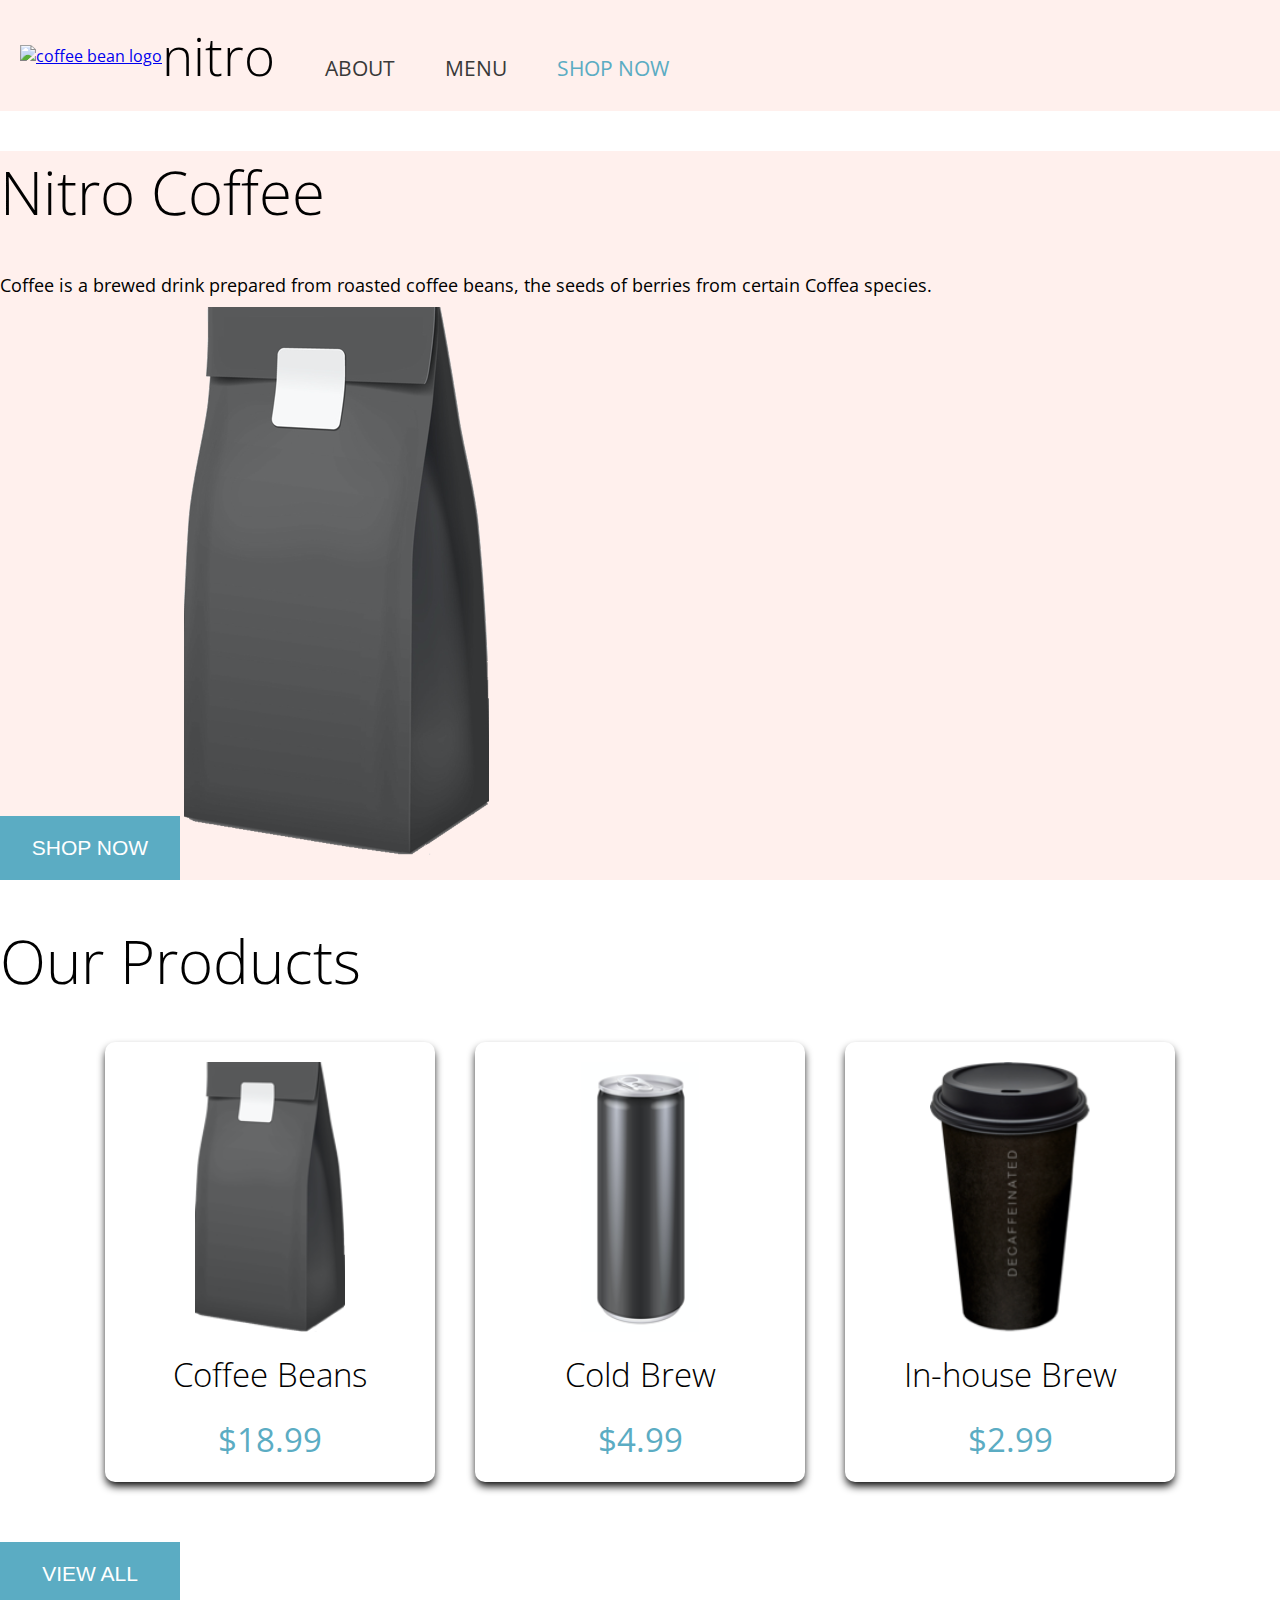
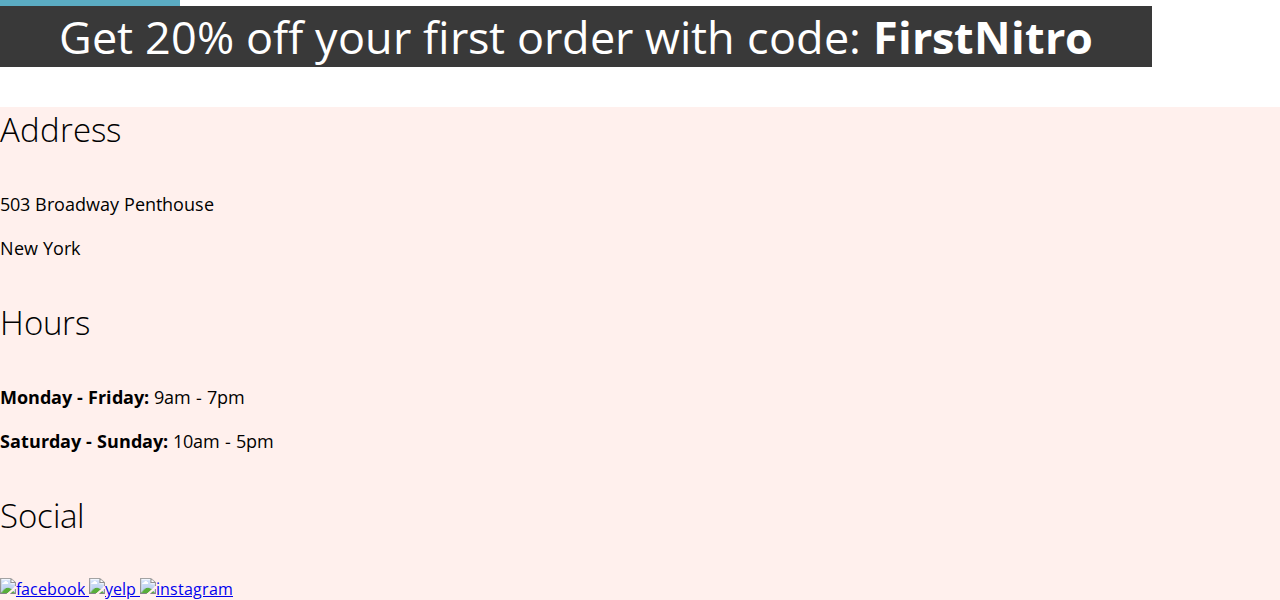
==== Christopher-Alonzo-coffeeshop/index.html @ 4acf150e "9: finish half of landing page" ====
<!DOCTYPE html>
<html lang="en">
  <head>
    <meta charset="UTF-8" />
    <meta name="viewport" content="width=device-width, initial-scale=1.0" />
    <link
      href="https://fonts.googleapis.com/css2?family=Open+Sans:ital,wght@0,300;0,400;0,600;0,700;1,400&display=swap"
      rel="stylesheet"
    />
    <link rel="stylesheet" href="css/landing.css" />
    <link rel="stylesheet" href="css/global.css" />
    <title>Coffee Shop - Home</title>
  </head>
  <body>
    <header class="header-landing">
      <nav class="header-nav-logo">
        <a href="../index.html">
          <img
            src="../assets/logos/coffee-beans-logo-and-footer.svg"
            alt="coffee bean logo"
            width="50"
          />
        </a>
      </nav>

      <nav class="header-nav">
        <h1>nitro</h1>
        <ul class="header-nav-links">
          <li>
            <a href="../index.html"> ABOUT </a>
          </li>
          <li>
            <a href="./pages/menu.html"> MENU </a>
          </li>
          <li>
            <a href="#"> SHOP NOW </a>
          </li>
        </ul>
      </nav>
    </header>

    <main>
      <section class="pink-container">
        <h1 id="menu">Nitro Coffee</h1>
        <p>
          Coffee is a brewed drink prepared from roasted coffee beans, the seeds
          of berries from certain Coffea species.
        </p>
        <button><a href="pages/menu.html">SHOP NOW</a></button>
        <img src="./assets/images/coffeebeans-hero.png" alt="cofffe bag" />
      </section>

      <article>
        <h2>Our Products</h2>
        <section class="products">
          <section class="product-card">
            <img
              src="./assets/images/coffeebeans.png"
              alt="coffee beans"
              height="280"
            />
            <h3>Coffee Beans</h3>
            <p class="price">$18.99</p>
          </section>

          <section class="product-card">
            <img
              src="./assets/images/coldbrew.png"
              alt="cold brew"
              height="280"
            />
            <h3>Cold Brew</h3>
            <p class="price">$4.99</p>
          </section>

          <section class="product-card">
            <img
              src="./assets/images/inhousebrew.png"
              alt="in-house brew"
              height="280"
            />
            <h3>In-house Brew</h3>
            <p class="price">$2.99</p>
          </section>
        </section>
        <section>
          <button>
            <a href="pages/menu.html">VIEW ALL</a>
          </button>
          <p class="discount-banner discount-text">
            Get 20% off your first order with code:
            <span class="discount-code"> FirstNitro </span>
          </p>
        </section>
      </article>
    </main>

    <footer class="pink-container">
      <section class="footer-sections">
        <h3>Address</h3>
        <p>503 Broadway Penthouse</p>
        <p>New York</p>
      </section>
      <section class="footer-sections">
        <h3>Hours</h3>
        <p><b>Monday - Friday:</b> 9am - 7pm</p>
        <p><b>Saturday - Sunday:</b> 10am - 5pm</p>
      </section>
      <section class="footer-sections">
        <h3>Social</h3>
        <span>
          <a href="https://www.facebook.com" target="_blank">
            <img
              src="/assets/logos/Facebook-Icon.svg"
              alt="facebook"
              width="50"
            />
          </a>
          <a href="https://www.yelp.com/" target="_blank">
            <img src="/assets/logos/Yelp-Icon.svg" alt="yelp" width="50" />
          </a>
          <a href="https://www.instagram.com/" target="_blank">
            <img
              src="/assets/logos/Instagram-Icon.svg"
              alt="instagram"
              width="50"
            />
          </a>
        </span>
      </section>
    </footer>
  </body>
</html>
---- Christopher-Alonzo-coffeeshop/css/landing.css ----
/* --------------------------- Elements CSS --------------------------- */
button > a {
  color: white;
  text-decoration: none;
}

button {
  background-color: var(--nitro-blue);
  color: white;
  width: 180px;
  padding: 20px;
  border: 0
}

button:hover {
  opacity: 0.9;
}

/* --------------------------- Header CSS --------------------------- */
.header-landing {
  margin-bottom: 4rem;
}

/* --------------------------- Discount Banner CSS --------------------------- */
.discount-text {
  font-size: 4.5rem;
  font-weight: 400;
}

.discount-code {
  font-weight: 700;
}

.discount-banner {
  width: 90%;
  background-color: var(--graphite);
  color: white;
  text-align: center;
  margin: 0 0 4rem;
}

/* --------------------------- Selector CSS --------------------------- */
.pink-container {
    width: 100%;
    background-color: var(--nitro-pink);
}

section.pink-container {
  margin-bottom: 4rem;
}

section.pink-container p {
  margin-bottom: 1rem;
}

.pink-container > h1 {
  margin-bottom: 4rem;
}

/* --------------------------- Products CSS --------------------------- */

.price {
    color: var(--nitro-blue);
    font-size: 3.3rem;
}

.products {
    display: flex;
    flex-direction: row;
    flex-wrap: wrap;
    justify-content: center;
    margin: 20px 20px 40px;
}
.product-card {
  width: 330px;
  height: 440px;
  padding: 20px;
  margin: 20px;
  border-radius:10px;
  box-shadow: 0 5px 9px -1px;
  box-shadow: rgba(0, 0, 0, 0.25);
  display: flex;
  flex-direction: column;
  justify-content: center;
  align-items: center;
  text-align: center;
  gap: 2rem;
}

/* --------------------------- Footer CSS --------------------------- */

.footer-sections {
  margin: 0 0 4rem;
}

.footer-sections h3 {
  margin-bottom: 4rem;
}

.footer-sections p {
  margin-bottom: 2rem;
}

.footer-sections:nth-child(3) {
  margin-bottom: 0;
}
---- Christopher-Alonzo-coffeeshop/css/global.css ----
/* --------------------------- Color Variables CSS --------------------------- */
:root {
  --nitro-blue: #5bacc3;
  --nitro-pink: #fff0ed;
  --neutral-light-gray: #f7f7f7;
  --neutral-white: #fff;
  --graphite: #393939;
}

/* --------------------------- Elements CSS --------------------------- */

* {
  box-sizing: border-box;
  margin: 0;
  padding: 0;
}


html {
  font-size: 62.5%;
  scroll-behavior: smooth;
}

body {
  font-family: "Open Sans", sans-serif;
  font-weight: 400;
  font-size: 1.6rem;
}

h1,
h2 {
  font-size: 6rem;
  font-weight: 300;
}

h3,
.header-nav h1 {
  font-size: 3.3rem;
  font-weight: 300;
}

nav ul {
  list-style-type: none;
}

nav ul li a,
button {
  font-size: 2.1rem;
  font-weight: 400;
  text-decoration: none;
  color: var(--graphite);
}

p {
  font-size: 1.8rem;
  font-weight: 400;
}

.p-italic {
  font-size: 1.8rem;
  font-weight: 400;
  font-style: italic;
}

nav ul {
  list-style-type: none;
}

/* --------------------------- Headers CSS --------------------------- */
header {
  background-color: var(--nitro-pink);
  width: 100vw;
  display: flex;
  align-items: center;
  padding: 20px;
}

.header-nav {
  display: flex;
  align-items: center;
  gap: 5rem;
}

.header-nav > h1 {
  font-size: 3.3em;
}

.header-nav-links {
  display: flex;
  align-items: center;
  gap: 5rem;
  
}

.header-nav-links li {
  padding-top: 2.5rem;
}

.header-nav-links li a:hover {
  color: var(--nitro-blue)
}

.header-nav-links li:nth-child(3) a {
  color: var(--nitro-blue);
}

.header-nav-links li:nth-child(3) a:hover {
  color: var(--graphite);
}
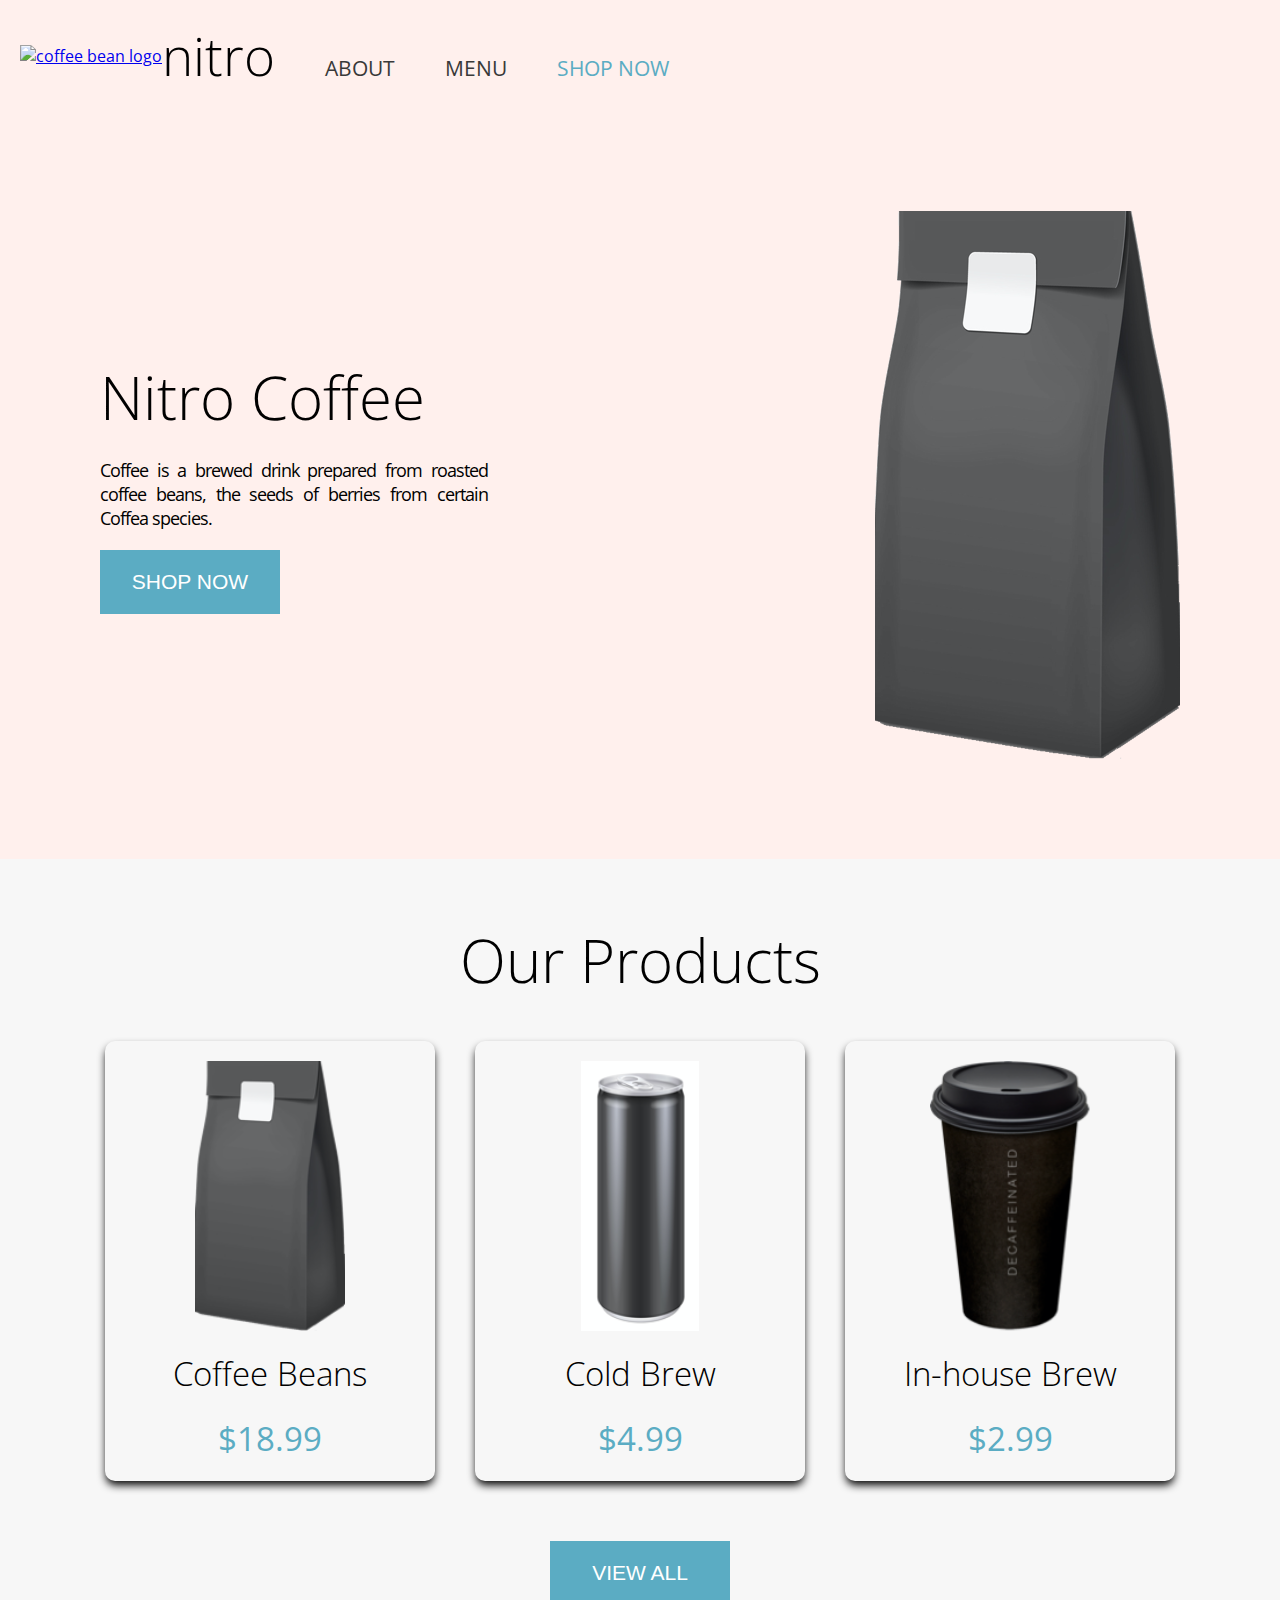
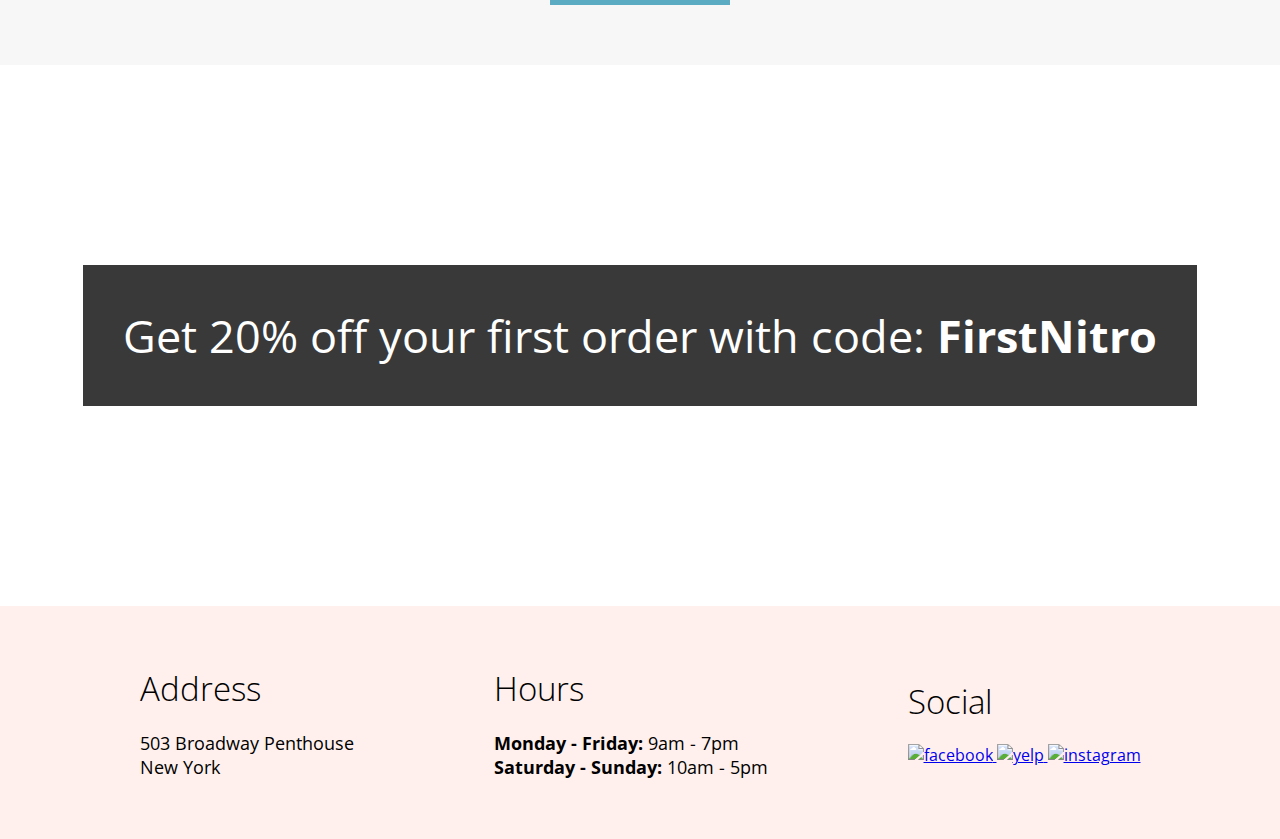
==== commit 8dd24651: "10: finish all the designs" ====
--- a/Christopher-Alonzo-coffeeshop/index.html
+++ b/Christopher-Alonzo-coffeeshop/index.html
@@ -40,17 +40,19 @@
     </header>
 
     <main>
-      <section class="pink-container">
-        <h1 id="menu">Nitro Coffee</h1>
-        <p>
-          Coffee is a brewed drink prepared from roasted coffee beans, the seeds
-          of berries from certain Coffea species.
-        </p>
-        <button><a href="pages/menu.html">SHOP NOW</a></button>
+      <section class="pink-container hero">
+        <div class="hero-text">
+          <h1 id="menu">Nitro Coffee</h1>
+          <p>
+            Coffee is a brewed drink prepared from roasted coffee beans, the
+            seeds of berries from certain Coffea species.
+          </p>
+          <button><a href="pages/menu.html">SHOP NOW</a></button>
+        </div>
         <img src="./assets/images/coffeebeans-hero.png" alt="cofffe bag" />
       </section>
 
-      <article>
+      <article class="article-product">
         <h2>Our Products</h2>
         <section class="products">
           <section class="product-card">
@@ -83,10 +85,12 @@
             <p class="price">$2.99</p>
           </section>
         </section>
+        <button>
+          <a href="pages/menu.html">VIEW ALL</a>
+        </button>
+      </article>
+      <article class="article-banner">
         <section>
-          <button>
-            <a href="pages/menu.html">VIEW ALL</a>
-          </button>
           <p class="discount-banner discount-text">
             Get 20% off your first order with code:
             <span class="discount-code"> FirstNitro </span>
--- a/Christopher-Alonzo-coffeeshop/css/landing.css
+++ b/Christopher-Alonzo-coffeeshop/css/landing.css
@@ -9,19 +9,36 @@
   color: white;
   width: 180px;
   padding: 20px;
-  border: 0
+  border: 0;
 }
 
 button:hover {
   opacity: 0.9;
 }
 
-/* --------------------------- Header CSS --------------------------- */
-.header-landing {
-  margin-bottom: 4rem;
+article {
+  display: flex;
+  flex-direction: column;
+  justify-content: center;
+  align-items: center;
+  padding: 60px 0px 60px 0px;
 }
 
 /* --------------------------- Discount Banner CSS --------------------------- */
+.article-banner {
+  margin-top: 140px;
+  margin-bottom: 140px;
+}
+
+.article-banner section {
+  display: flex;
+  flex-direction: column;
+  justify-content: center;
+  align-items: center;
+  width: 90%;
+  
+}
+
 .discount-text {
   font-size: 4.5rem;
   font-weight: 400;
@@ -32,51 +49,64 @@
 }
 
 .discount-banner {
-  width: 90%;
   background-color: var(--graphite);
   color: white;
   text-align: center;
-  margin: 0 0 4rem;
+  padding: 40px;
 }
 
 /* --------------------------- Selector CSS --------------------------- */
 .pink-container {
-    width: 100%;
-    background-color: var(--nitro-pink);
+  width: 100%;
+  background-color: var(--nitro-pink);
 }
 
-section.pink-container {
-  margin-bottom: 4rem;
+.hero {
+  width: 100%;
+  display: flex;
+  flex-direction: row;
+  justify-content: space-between;
+  align-items: center;
+  margin: 0 auto;
+  padding: 100px 100px 100px 100px;
 }
 
-section.pink-container p {
-  margin-bottom: 1rem;
+.hero-text {
+  display: flex;
+  flex-direction: column;
+  justify-content: center;
+  gap: 2rem;
 }
 
-.pink-container > h1 {
-  margin-bottom: 4rem;
+.hero-text p {
+  text-align: justify;
+  width: 50%;
+  letter-spacing: -1px;
 }
 
 /* --------------------------- Products CSS --------------------------- */
-
+.article-product {
+  width: 100%;
+  background-color: var(--neutral-light-gray);
+}
 .price {
-    color: var(--nitro-blue);
-    font-size: 3.3rem;
+  color: var(--nitro-blue);
+  font-size: 3.3rem;
 }
 
 .products {
-    display: flex;
-    flex-direction: row;
-    flex-wrap: wrap;
-    justify-content: center;
-    margin: 20px 20px 40px;
+  display: flex;
+  flex-direction: row;
+  flex-wrap: wrap;
+  justify-content: center;
+  margin: 20px 20px 40px;
 }
 .product-card {
   width: 330px;
   height: 440px;
   padding: 20px;
   margin: 20px;
-  border-radius:10px;
+  border-radius: 10px;
   box-shadow: 0 5px 9px -1px;
   box-shadow: rgba(0, 0, 0, 0.25);
   display: flex;
@@ -88,19 +118,17 @@
 }
 
 /* --------------------------- Footer CSS --------------------------- */
-
-.footer-sections {
-  margin: 0 0 4rem;
+footer.pink-container {
+  display: flex;
+  flex-direction: row;
+  justify-content: center;
+  align-items: center;
+  padding: 60px 60px 60px 60px;
+  gap: 14rem;
 }
 
+
 .footer-sections h3 {
-  margin-bottom: 4rem;
-}
-
-.footer-sections p {
   margin-bottom: 2rem;
 }
 
-.footer-sections:nth-child(3) {
-  margin-bottom: 0;
-}
--- a/Christopher-Alonzo-coffeeshop/css/global.css
+++ b/Christopher-Alonzo-coffeeshop/css/global.css
@@ -50,6 +50,7 @@
   text-decoration: none;
   color: var(--graphite);
 }
+
 
 p {
   font-size: 1.8rem;
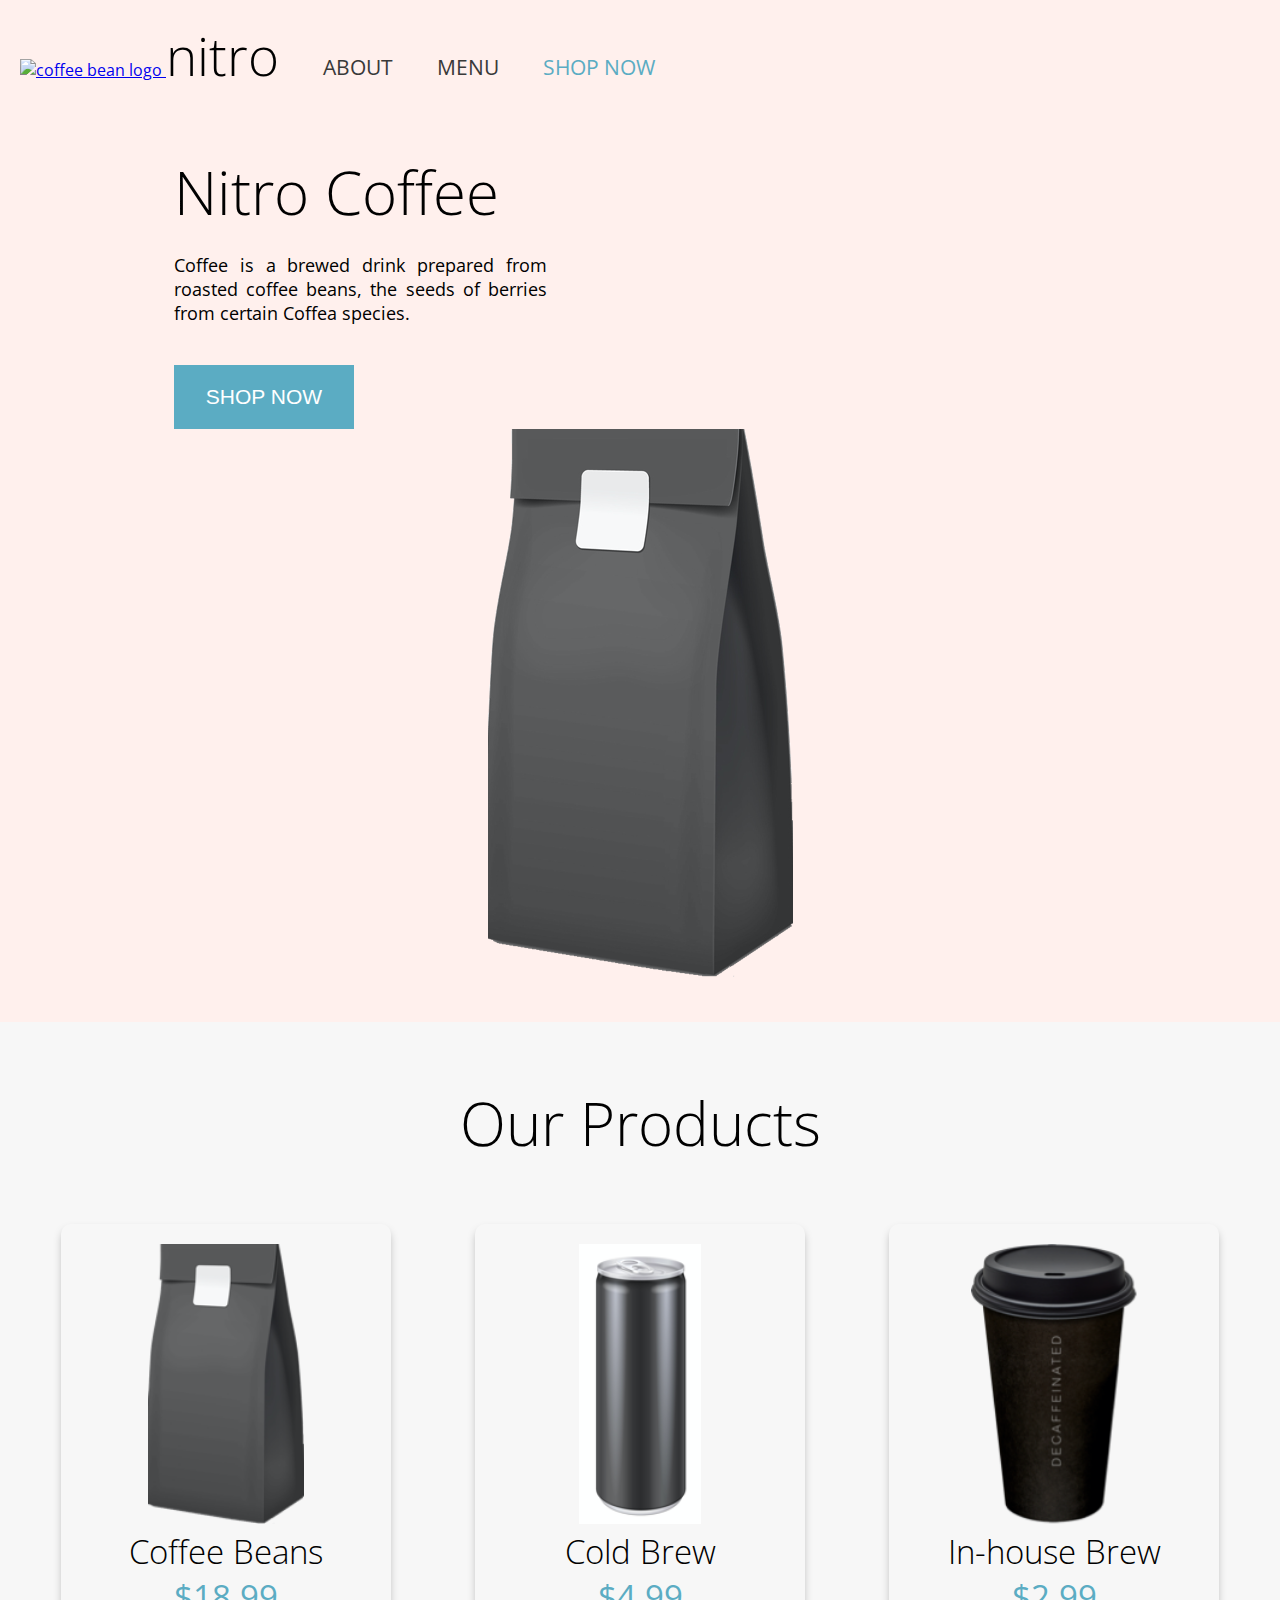
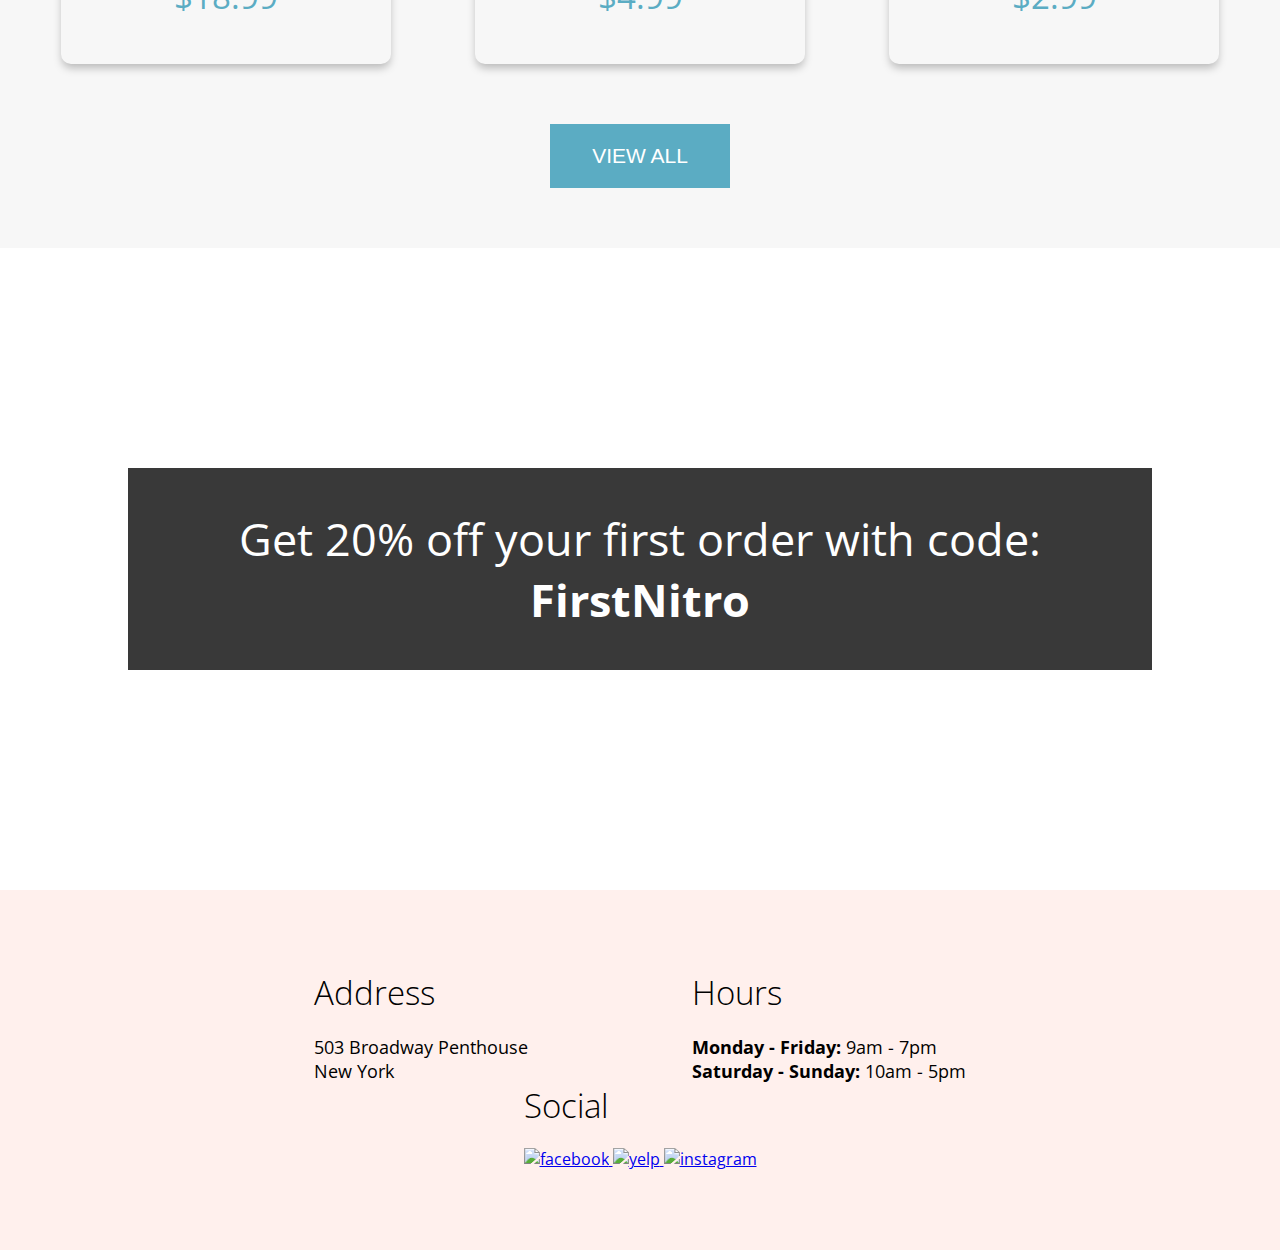
==== commit dbf4f158: "11: last refactor code and fixed css design by replacing flex box by inline blocks" ====
--- a/Christopher-Alonzo-coffeeshop/index.html
+++ b/Christopher-Alonzo-coffeeshop/index.html
@@ -12,6 +12,7 @@
     <title>Coffee Shop - Home</title>
   </head>
   <body>
+    <!------------------------------- Header Section ------------------------------->
     <header class="header-landing">
       <nav class="header-nav-logo">
         <a href="../index.html">
@@ -21,10 +22,11 @@
             width="50"
           />
         </a>
+        <h1>nitro</h1>
       </nav>
 
       <nav class="header-nav">
-        <h1>nitro</h1>
+        
         <ul class="header-nav-links">
           <li>
             <a href="../index.html"> ABOUT </a>
@@ -39,9 +41,10 @@
       </nav>
     </header>
 
-    <main>
-      <section class="pink-container hero">
-        <div class="hero-text">
+    <!------------------------------- Hero Section ------------------------------->
+    <main class="hero__container">
+      <section class="hero__container-pink">
+        <div class="hero__contents">
           <h1 id="menu">Nitro Coffee</h1>
           <p>
             Coffee is a brewed drink prepared from roasted coffee beans, the
@@ -49,68 +52,83 @@
           </p>
           <button><a href="pages/menu.html">SHOP NOW</a></button>
         </div>
-        <img src="./assets/images/coffeebeans-hero.png" alt="cofffe bag" />
+        <div class="hero__image">
+          <img src="./assets/images/coffeebeans-hero.png" alt="cofffe bag" />
+        </div>
       </section>
 
-      <article class="article-product">
+      <!------------------------------- Products Section ------------------------------->
+      <article class="product__container">
         <h2>Our Products</h2>
         <section class="products">
-          <section class="product-card">
+          <section class="products__card">
             <img
               src="./assets/images/coffeebeans.png"
               alt="coffee beans"
               height="280"
             />
-            <h3>Coffee Beans</h3>
-            <p class="price">$18.99</p>
+            <h3 class="products__card-title">Coffee Beans</h3>
+            <p class="products__card-price">$18.99</p>
           </section>
 
-          <section class="product-card">
+          <section class="products__card">
             <img
               src="./assets/images/coldbrew.png"
               alt="cold brew"
               height="280"
             />
-            <h3>Cold Brew</h3>
-            <p class="price">$4.99</p>
+            <h3 class="products__card-title">Cold Brew</h3>
+            <p class="products__card-price">$4.99</p>
           </section>
 
-          <section class="product-card">
+          <section class="products__card">
             <img
               src="./assets/images/inhousebrew.png"
               alt="in-house brew"
               height="280"
             />
-            <h3>In-house Brew</h3>
-            <p class="price">$2.99</p>
+            <h3 class="products__card-title">In-house Brew</h3>
+            <p class="products__card-price">$2.99</p>
           </section>
         </section>
+
+        <!--------------------------------- View All Button -------------------------------->
         <button>
           <a href="pages/menu.html">VIEW ALL</a>
         </button>
       </article>
-      <article class="article-banner">
-        <section>
-          <p class="discount-banner discount-text">
+
+      <!------------------------------- Discount Banner Section --------------------------------->
+      <article class="discount__banner">
+        <section class="discount__banner-color">
+          <p class="discount__banner-text">
             Get 20% off your first order with code:
-            <span class="discount-code"> FirstNitro </span>
+            <span class="discount__banner-code"> FirstNitro </span>
           </p>
         </section>
       </article>
+
     </main>
 
-    <footer class="pink-container">
-      <section class="footer-sections">
+    <!------------------------------- Footer Section ------------------------------->
+    <footer class="footer__container">
+      <section class="footer__container-section">
         <h3>Address</h3>
         <p>503 Broadway Penthouse</p>
         <p>New York</p>
       </section>
-      <section class="footer-sections">
+      <section class="footer__container-section">
         <h3>Hours</h3>
-        <p><b>Monday - Friday:</b> 9am - 7pm</p>
-        <p><b>Saturday - Sunday:</b> 10am - 5pm</p>
+        <p>
+          <b>Monday - Friday:</b> 
+          9am - 7pm
+        </p>
+        <p>
+          <b>Saturday - Sunday:</b> 
+          10am - 5pm
+        </p>
       </section>
-      <section class="footer-sections">
+      <section class="footer__container-section">
         <h3>Social</h3>
         <span>
           <a href="https://www.facebook.com" target="_blank">
--- a/Christopher-Alonzo-coffeeshop/css/landing.css
+++ b/Christopher-Alonzo-coffeeshop/css/landing.css
@@ -1,9 +1,4 @@
 /* --------------------------- Elements CSS --------------------------- */
-button > a {
-  color: white;
-  text-decoration: none;
-}
-
 button {
   background-color: var(--nitro-blue);
   color: white;
@@ -12,123 +7,119 @@
   border: 0;
 }
 
+button > a {
+  color: white;
+  text-decoration: none;
+}
+
 button:hover {
   opacity: 0.9;
 }
 
 article {
-  display: flex;
-  flex-direction: column;
-  justify-content: center;
-  align-items: center;
+  display: block;
   padding: 60px 0px 60px 0px;
 }
 
-/* --------------------------- Discount Banner CSS --------------------------- */
-.article-banner {
-  margin-top: 140px;
-  margin-bottom: 140px;
+
+/* --------------------------- Hero Section CSS --------------------------- */
+.hero__container {
+  width: 100%
 }
 
-.article-banner section {
-  display: flex;
-  flex-direction: column;
-  justify-content: center;
-  align-items: center;
-  width: 90%;
-  
+.hero__container-pink {
+  background-color: var(--nitro-pink);
+  text-align: center;
+  padding: 40px;
 }
 
-.discount-text {
+.hero__contents {
+  display: inline-block;
+  vertical-align: middle;
+  text-align: start;
+}
+.hero__image {
+  display: inline-block;
+  vertical-align: middle;
+}
+
+.hero__contents p {
+  text-align: justify;
+  width: 40%;
+  padding: 2rem 0 4rem;
+}
+
+/* --------------------------- Products CSS --------------------------- */
+.product__container {
+  background-color: var(--neutral-light-gray);
+  width: 100%;
+  text-align: center;
+}
+
+.products {
+  text-align: center;
+  padding: 6rem 0;
+}
+
+.products__card {
+  display: inline-block;
+  width: 330px;
+  height: 440px;
+  padding: 20px;
+  border-radius: 10px;
+  box-shadow: 0 5px 9px -1px rgba(0, 0, 0, 0.25);
+  text-align: center;
+  vertical-align: middle;
+  margin: 0 4rem;
+}
+
+.products__card-price {
+  color: var(--nitro-blue);
+  font-size: 3.3rem;
+}
+
+/* --------------------------- Discount Banner CSS --------------------------- */
+
+.discount__banner{
+  width: 90%;
+  text-align: center;
+  padding-left: 10%;
+}
+
+.discount__banner-color {
+  background-color: var(--graphite);
+  color: white;
+  padding: 40px 80px;
+  margin: 160px 0;
+  display: inline-block;
+}
+
+.discount__banner-text {
   font-size: 4.5rem;
   font-weight: 400;
 }
 
-.discount-code {
+.discount__banner-code {
   font-weight: 700;
 }
 
-.discount-banner {
-  background-color: var(--graphite);
-  color: white;
+/* --------------------------- Footer CSS --------------------------- */
+.footer__container {
+  width: 100%;
   text-align: center;
-  padding: 40px;
+  background-color: var(--nitro-pink);
+  padding: 8rem;
 }
 
-/* --------------------------- Selector CSS --------------------------- */
-.pink-container {
-  width: 100%;
-  background-color: var(--nitro-pink);
-}
-
-.hero {
-  width: 100%;
-  display: flex;
-  flex-direction: row;
-  justify-content: space-between;
-  align-items: center;
-  margin: 0 auto;
-  padding: 100px 100px 100px 100px;
-}
-
-.hero-text {
-  display: flex;
-  flex-direction: column;
-  justify-content: center;
-  gap: 2rem;
-}
-
-.hero-text p {
-  text-align: justify;
-  width: 50%;
-  letter-spacing: -1px;
-}
-
-/* --------------------------- Products CSS --------------------------- */
-.article-product {
-  width: 100%;
-  background-color: var(--neutral-light-gray);
-}
-.price {
-  color: var(--nitro-blue);
-  font-size: 3.3rem;
-}
-
-.products {
-  display: flex;
-  flex-direction: row;
-  flex-wrap: wrap;
-  justify-content: center;
-  margin: 20px 20px 40px;
-}
-.product-card {
-  width: 330px;
-  height: 440px;
-  padding: 20px;
-  margin: 20px;
-  border-radius: 10px;
-  box-shadow: 0 5px 9px -1px;
-  box-shadow: rgba(0, 0, 0, 0.25);
-  display: flex;
-  flex-direction: column;
-  justify-content: center;
-  align-items: center;
-  text-align: center;
-  gap: 2rem;
-}
-
-/* --------------------------- Footer CSS --------------------------- */
-footer.pink-container {
-  display: flex;
-  flex-direction: row;
-  justify-content: center;
-  align-items: center;
-  padding: 60px 60px 60px 60px;
-  gap: 14rem;
+.footer__container-section {
+  display: inline-block;
+  text-align: start;
+  vertical-align: middle;
+  padding: 0 8rem;
 }
 
 
-.footer-sections h3 {
+.footer__container-section h3 {
   margin-bottom: 2rem;
 }
 
--- a/Christopher-Alonzo-coffeeshop/css/global.css
+++ b/Christopher-Alonzo-coffeeshop/css/global.css
@@ -8,13 +8,11 @@
 }
 
 /* --------------------------- Elements CSS --------------------------- */
-
 * {
   box-sizing: border-box;
   margin: 0;
   padding: 0;
 }
-
 
 html {
   font-size: 62.5%;
@@ -51,7 +49,6 @@
   color: var(--graphite);
 }
 
-
 p {
   font-size: 1.8rem;
   font-weight: 400;
@@ -70,31 +67,24 @@
 /* --------------------------- Headers CSS --------------------------- */
 header {
   background-color: var(--nitro-pink);
-  width: 100vw;
-  display: flex;
-  align-items: center;
-  padding: 20px;
+  width: 100%;
+  padding: 2rem;
 }
 
-.header-nav {
-  display: flex;
-  align-items: center;
-  gap: 5rem;
+header nav {
+  display: inline-block;
 }
 
-.header-nav > h1 {
+header nav h1 {
+  display: inline-block;
   font-size: 3.3em;
+  padding-right: 2rem;
 }
 
-.header-nav-links {
-  display: flex;
-  align-items: center;
-  gap: 5rem;
-  
-}
-
-.header-nav-links li {
-  padding-top: 2.5rem;
+header nav ul li {
+  display: inline-block;
+  vertical-align: bottom;
+  padding: 0 2rem;
 }
 
 .header-nav-links li a:hover {
@@ -108,3 +98,13 @@
 .header-nav-links li:nth-child(3) a:hover {
   color: var(--graphite);
 }
+
+
+
+
+
+
+
+
+
+
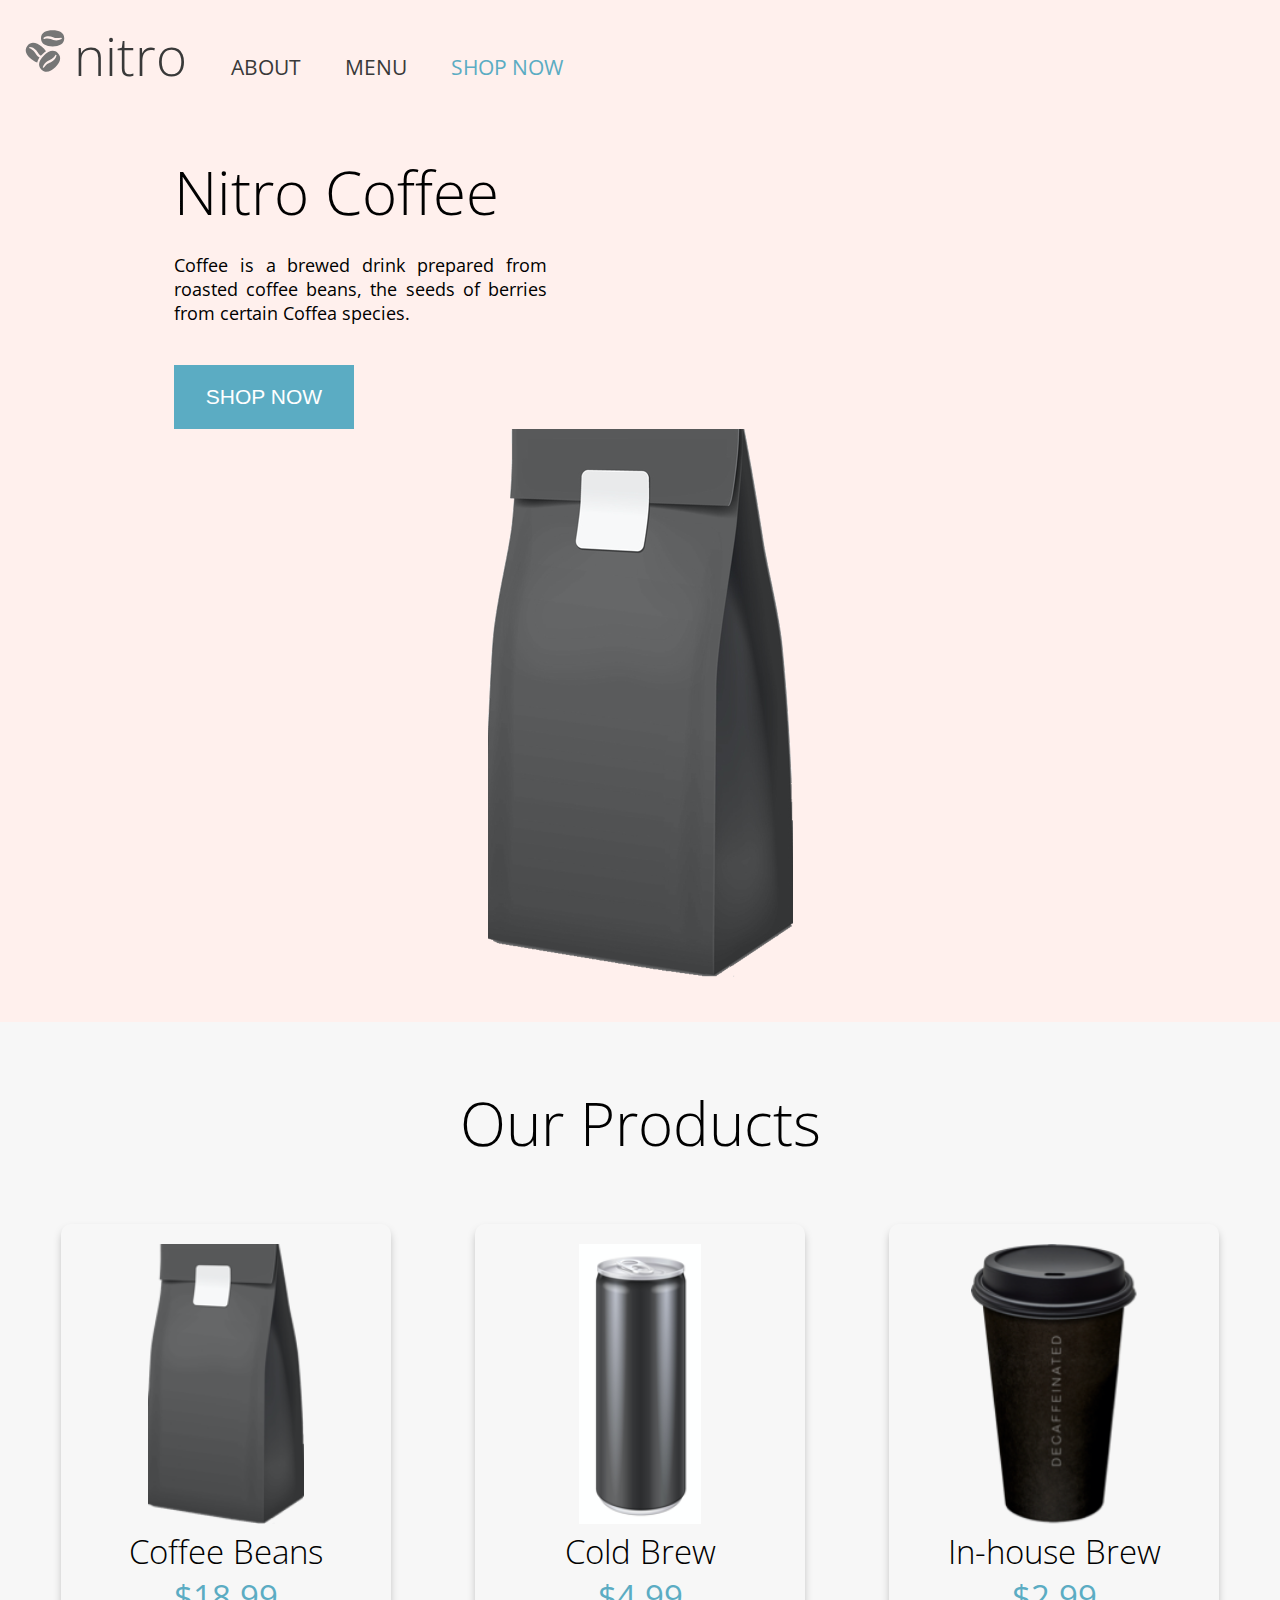
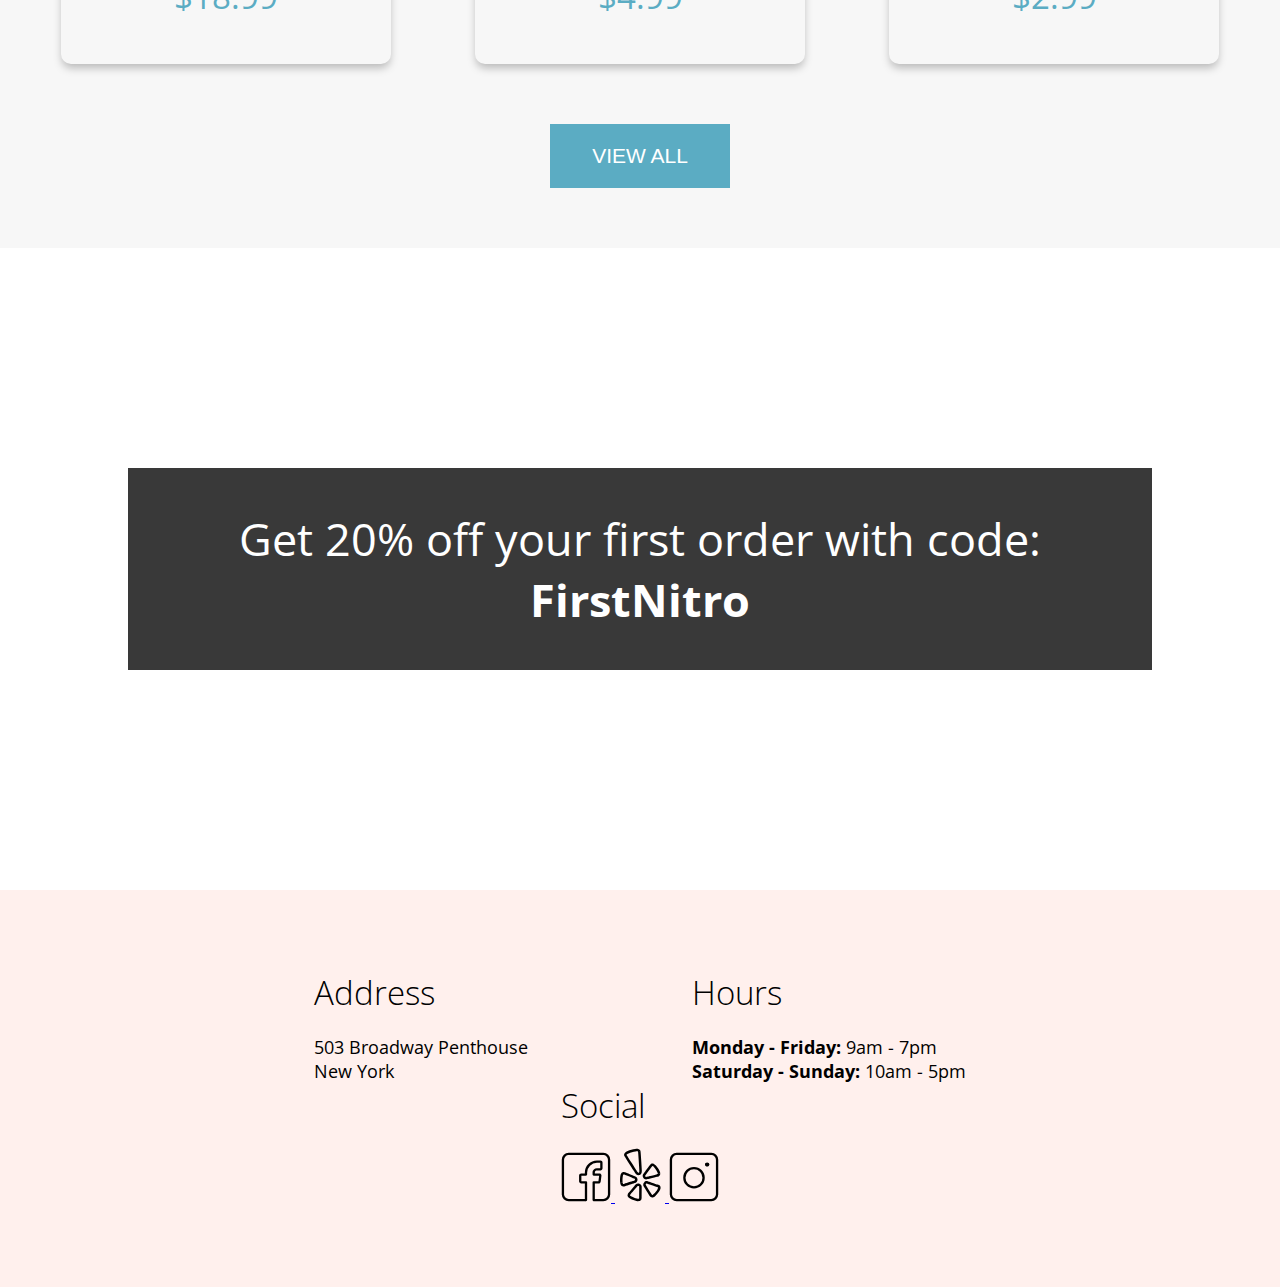
==== commit 9e84ae3b: "12: refactor code and fix path issues to img href" ====
--- a/Christopher-Alonzo-coffeeshop/index.html
+++ b/Christopher-Alonzo-coffeeshop/index.html
@@ -17,25 +17,26 @@
       <nav class="header-nav-logo">
         <a href="../index.html">
           <img
-            src="../assets/logos/coffee-beans-logo-and-footer.svg"
+            src="./assets/logos/coffee-beans-logo-and-footer.svg"
             alt="coffee bean logo"
             width="50"
           />
+          <h1>nitro</h1>
         </a>
-        <h1>nitro</h1>
+        
       </nav>
 
       <nav class="header-nav">
         
         <ul class="header-nav-links">
           <li>
-            <a href="../index.html"> ABOUT </a>
+            <a href="./index.html"> ABOUT </a>
           </li>
           <li>
             <a href="./pages/menu.html"> MENU </a>
           </li>
           <li>
-            <a href="#"> SHOP NOW </a>
+            <a href="#products"> SHOP NOW </a>
           </li>
         </ul>
       </nav>
@@ -53,14 +54,14 @@
           <button><a href="pages/menu.html">SHOP NOW</a></button>
         </div>
         <div class="hero__image">
-          <img src="./assets/images/coffeebeans-hero.png" alt="cofffe bag" />
+          <img src="./assets/images/coffeebeans-hero.png" alt="coffee bag" />
         </div>
       </section>
 
       <!------------------------------- Products Section ------------------------------->
-      <article class="product__container">
+      <article class="product__container" id="products">
         <h2>Our Products</h2>
-        <section class="products">
+        <section  class="products">
           <section class="products__card">
             <img
               src="./assets/images/coffeebeans.png"
@@ -133,17 +134,17 @@
         <span>
           <a href="https://www.facebook.com" target="_blank">
             <img
-              src="/assets/logos/Facebook-Icon.svg"
+              src="./assets/logos/Facebook-Icon.svg"
               alt="facebook"
               width="50"
             />
           </a>
           <a href="https://www.yelp.com/" target="_blank">
-            <img src="/assets/logos/Yelp-Icon.svg" alt="yelp" width="50" />
+            <img src="./assets/logos/Yelp-Icon.svg" alt="yelp" width="50" />
           </a>
           <a href="https://www.instagram.com/" target="_blank">
             <img
-              src="/assets/logos/Instagram-Icon.svg"
+              src="./assets/logos/Instagram-Icon.svg"
               alt="instagram"
               width="50"
             />
--- a/Christopher-Alonzo-coffeeshop/css/global.css
+++ b/Christopher-Alonzo-coffeeshop/css/global.css
@@ -75,10 +75,15 @@
   display: inline-block;
 }
 
+header nav a {
+  text-decoration: none;
+}
+
 header nav h1 {
   display: inline-block;
   font-size: 3.3em;
   padding-right: 2rem;
+  color: var(--graphite);
 }
 
 header nav ul li {
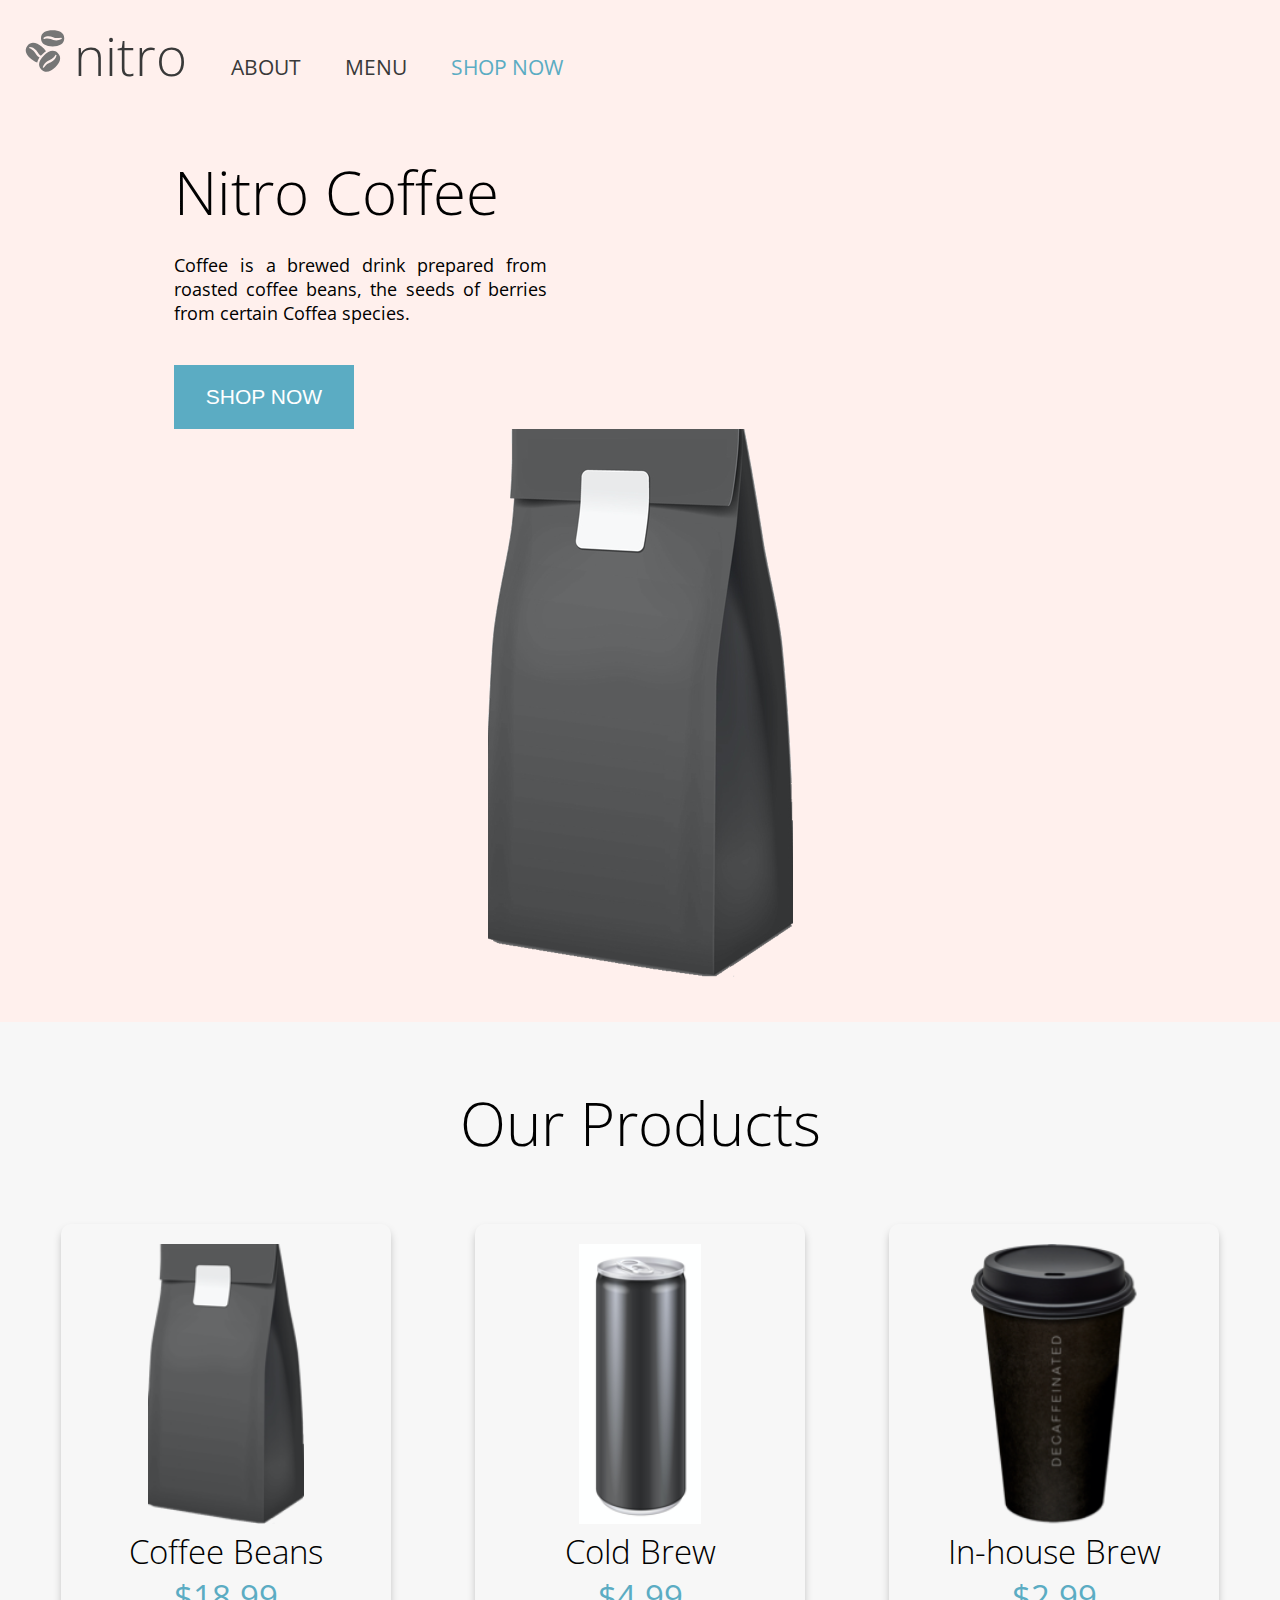
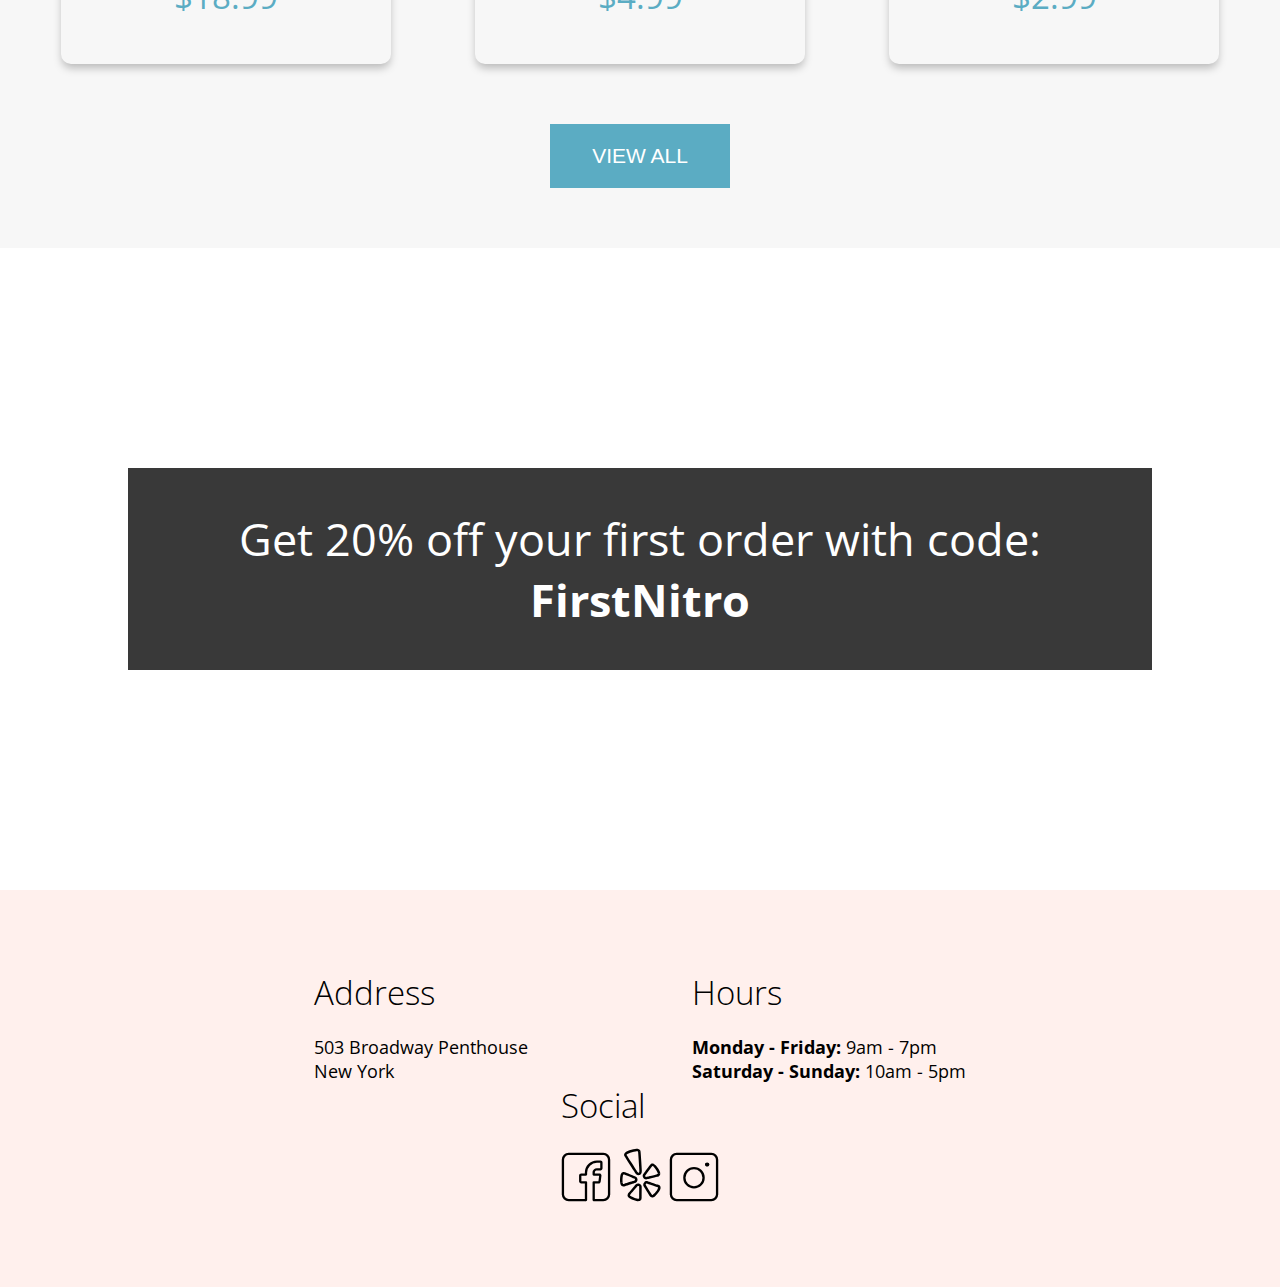
==== commit 685044ac: "13: last fix" ====
--- a/Christopher-Alonzo-coffeeshop/index.html
+++ b/Christopher-Alonzo-coffeeshop/index.html
@@ -14,6 +14,7 @@
   <body>
     <!------------------------------- Header Section ------------------------------->
     <header class="header-landing">
+      <!------------ Header Logo --------------->
       <nav class="header-nav-logo">
         <a href="../index.html">
           <img
@@ -23,12 +24,10 @@
           />
           <h1>nitro</h1>
         </a>
-        
       </nav>
-
-      <nav class="header-nav">
-        
-        <ul class="header-nav-links">
+      <!------------ Header Links --------------->
+      <nav class="header__nav">
+        <ul class="header__nav--links">
           <li>
             <a href="./index.html"> ABOUT </a>
           </li>
@@ -44,7 +43,7 @@
 
     <!------------------------------- Hero Section ------------------------------->
     <main class="hero__container">
-      <section class="hero__container-pink">
+      <section class="hero__container--pink">
         <div class="hero__contents">
           <h1 id="menu">Nitro Coffee</h1>
           <p>
@@ -68,8 +67,8 @@
               alt="coffee beans"
               height="280"
             />
-            <h3 class="products__card-title">Coffee Beans</h3>
-            <p class="products__card-price">$18.99</p>
+            <h3 class="products__card--title">Coffee Beans</h3>
+            <p class="products__card--price">$18.99</p>
           </section>
 
           <section class="products__card">
@@ -78,8 +77,8 @@
               alt="cold brew"
               height="280"
             />
-            <h3 class="products__card-title">Cold Brew</h3>
-            <p class="products__card-price">$4.99</p>
+            <h3 class="products__card--title">Cold Brew</h3>
+            <p class="products__card--price">$4.99</p>
           </section>
 
           <section class="products__card">
@@ -88,8 +87,8 @@
               alt="in-house brew"
               height="280"
             />
-            <h3 class="products__card-title">In-house Brew</h3>
-            <p class="products__card-price">$2.99</p>
+            <h3 class="products__card--title">In-house Brew</h3>
+            <p class="products__card--price">$2.99</p>
           </section>
         </section>
 
@@ -101,10 +100,10 @@
 
       <!------------------------------- Discount Banner Section --------------------------------->
       <article class="discount__banner">
-        <section class="discount__banner-color">
-          <p class="discount__banner-text">
+        <section class="discount__banner--color">
+          <p class="discount__banner--text">
             Get 20% off your first order with code:
-            <span class="discount__banner-code"> FirstNitro </span>
+            <span class="discount__banner--code"> FirstNitro </span>
           </p>
         </section>
       </article>
@@ -113,12 +112,14 @@
 
     <!------------------------------- Footer Section ------------------------------->
     <footer class="footer__container">
-      <section class="footer__container-section">
+
+      <section id="address" class="footer__container--section">
         <h3>Address</h3>
         <p>503 Broadway Penthouse</p>
         <p>New York</p>
       </section>
-      <section class="footer__container-section">
+
+      <section id="hours" class="footer__container--section">
         <h3>Hours</h3>
         <p>
           <b>Monday - Friday:</b> 
@@ -129,7 +130,8 @@
           10am - 5pm
         </p>
       </section>
-      <section class="footer__container-section">
+
+      <section id="social-links" class="footer__container--section">
         <h3>Social</h3>
         <span>
           <a href="https://www.facebook.com" target="_blank">
--- a/Christopher-Alonzo-coffeeshop/css/landing.css
+++ b/Christopher-Alonzo-coffeeshop/css/landing.css
@@ -1,4 +1,4 @@
-/* --------------------------- Elements CSS --------------------------- */
+/* --------------------------- Landing Page Elements CSS --------------------------- */
 button {
   background-color: var(--nitro-blue);
   color: white;
@@ -27,7 +27,7 @@
   width: 100%
 }
 
-.hero__container-pink {
+.hero__container--pink {
   background-color: var(--nitro-pink);
   text-align: center;
   padding: 40px;
@@ -73,33 +73,32 @@
   margin: 0 4rem;
 }
 
-.products__card-price {
+.products__card--price {
   color: var(--nitro-blue);
   font-size: 3.3rem;
 }
 
 /* --------------------------- Discount Banner CSS --------------------------- */
-
 .discount__banner{
   width: 90%;
   text-align: center;
   padding-left: 10%;
 }
 
-.discount__banner-color {
+.discount__banner--color {
   background-color: var(--graphite);
   color: white;
-  padding: 40px 80px;
+  padding: 40px 60px;
   margin: 160px 0;
   display: inline-block;
 }
 
-.discount__banner-text {
+.discount__banner--text {
   font-size: 4.5rem;
   font-weight: 400;
 }
 
-.discount__banner-code {
+.discount__banner--code {
   font-weight: 700;
 }
 
@@ -111,7 +110,7 @@
   padding: 8rem;
 }
 
-.footer__container-section {
+.footer__container--section {
   display: inline-block;
   text-align: start;
   vertical-align: middle;
@@ -119,7 +118,12 @@
 }
 
 
-.footer__container-section h3 {
+.footer__container--section h3 {
   margin-bottom: 2rem;
 }
 
+.footer__container--section span a {
+  text-decoration: none;
+}
+
+
--- a/Christopher-Alonzo-coffeeshop/css/global.css
+++ b/Christopher-Alonzo-coffeeshop/css/global.css
@@ -92,15 +92,15 @@
   padding: 0 2rem;
 }
 
-.header-nav-links li a:hover {
+.header__nav--links li a:hover {
   color: var(--nitro-blue)
 }
 
-.header-nav-links li:nth-child(3) a {
+.header__nav--links li:nth-child(3) a {
   color: var(--nitro-blue);
 }
 
-.header-nav-links li:nth-child(3) a:hover {
+.header__nav--links li:nth-child(3) a:hover {
   color: var(--graphite);
 }
 
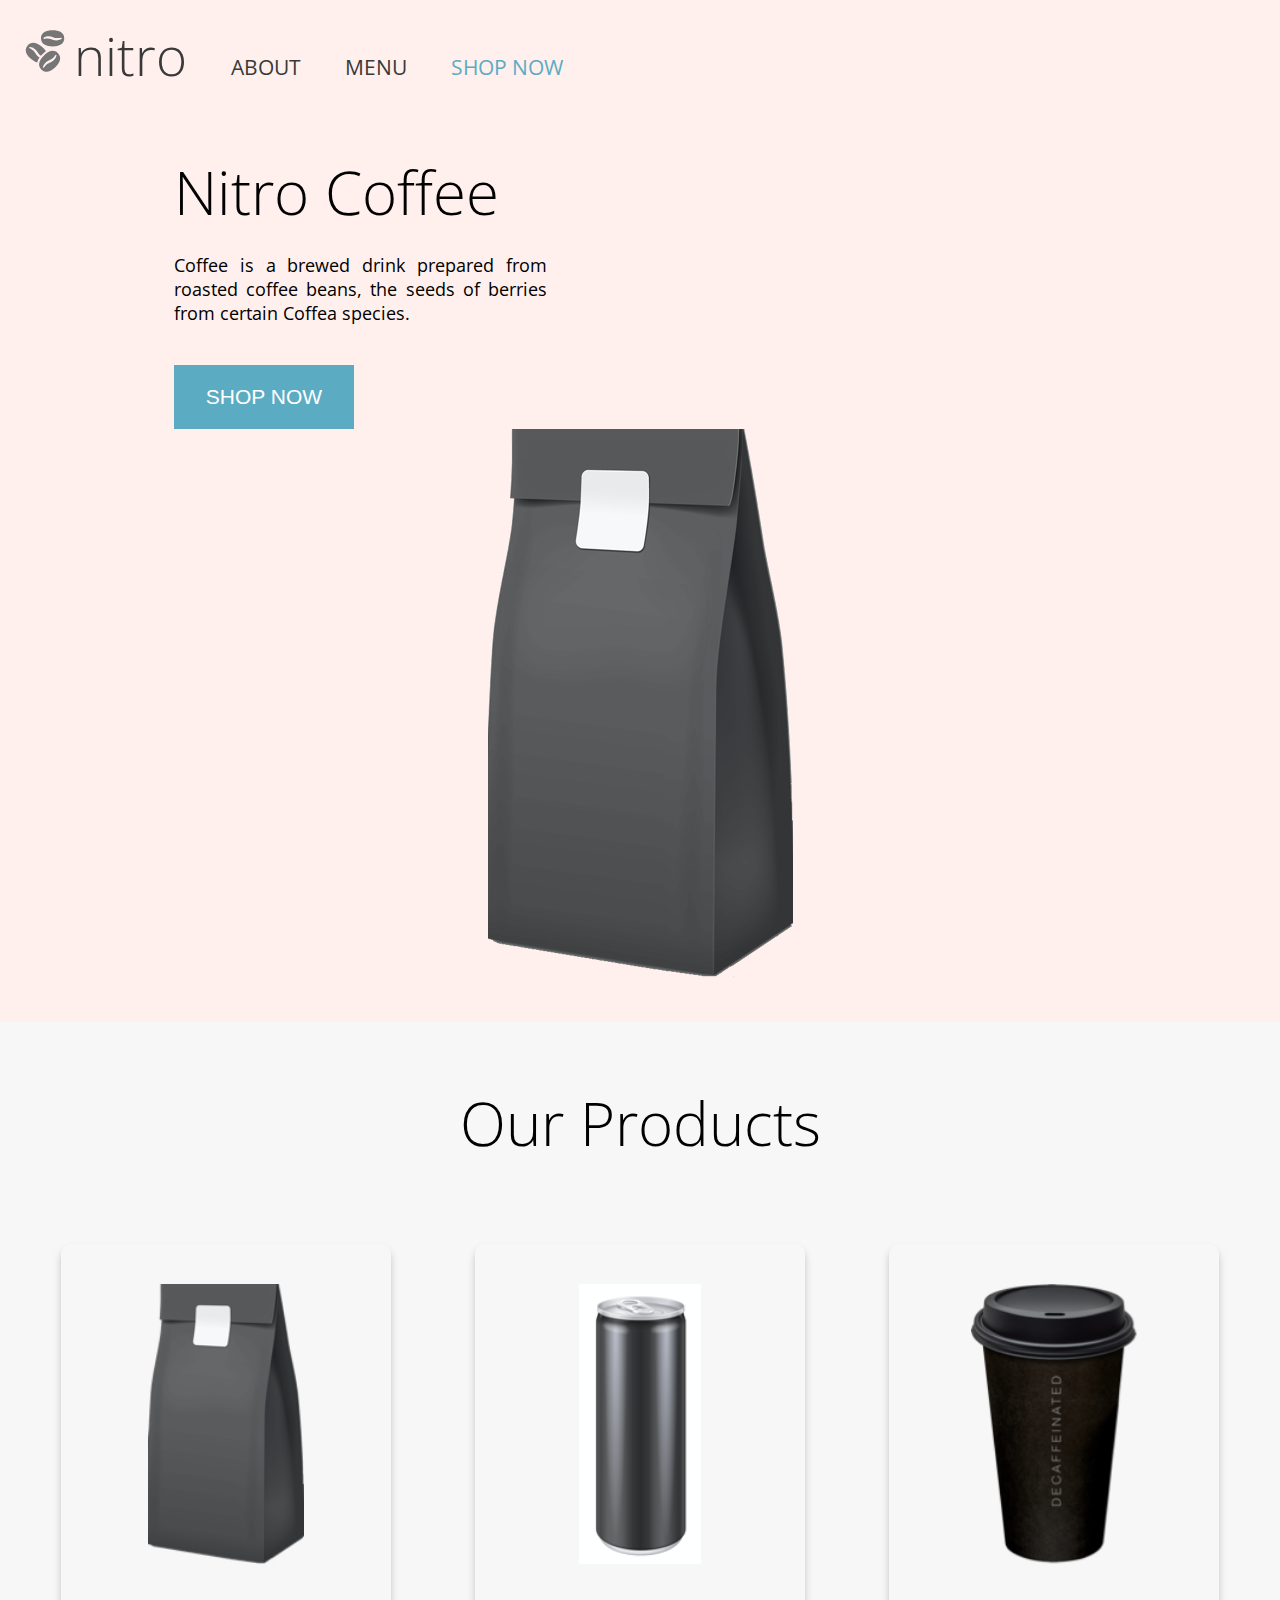
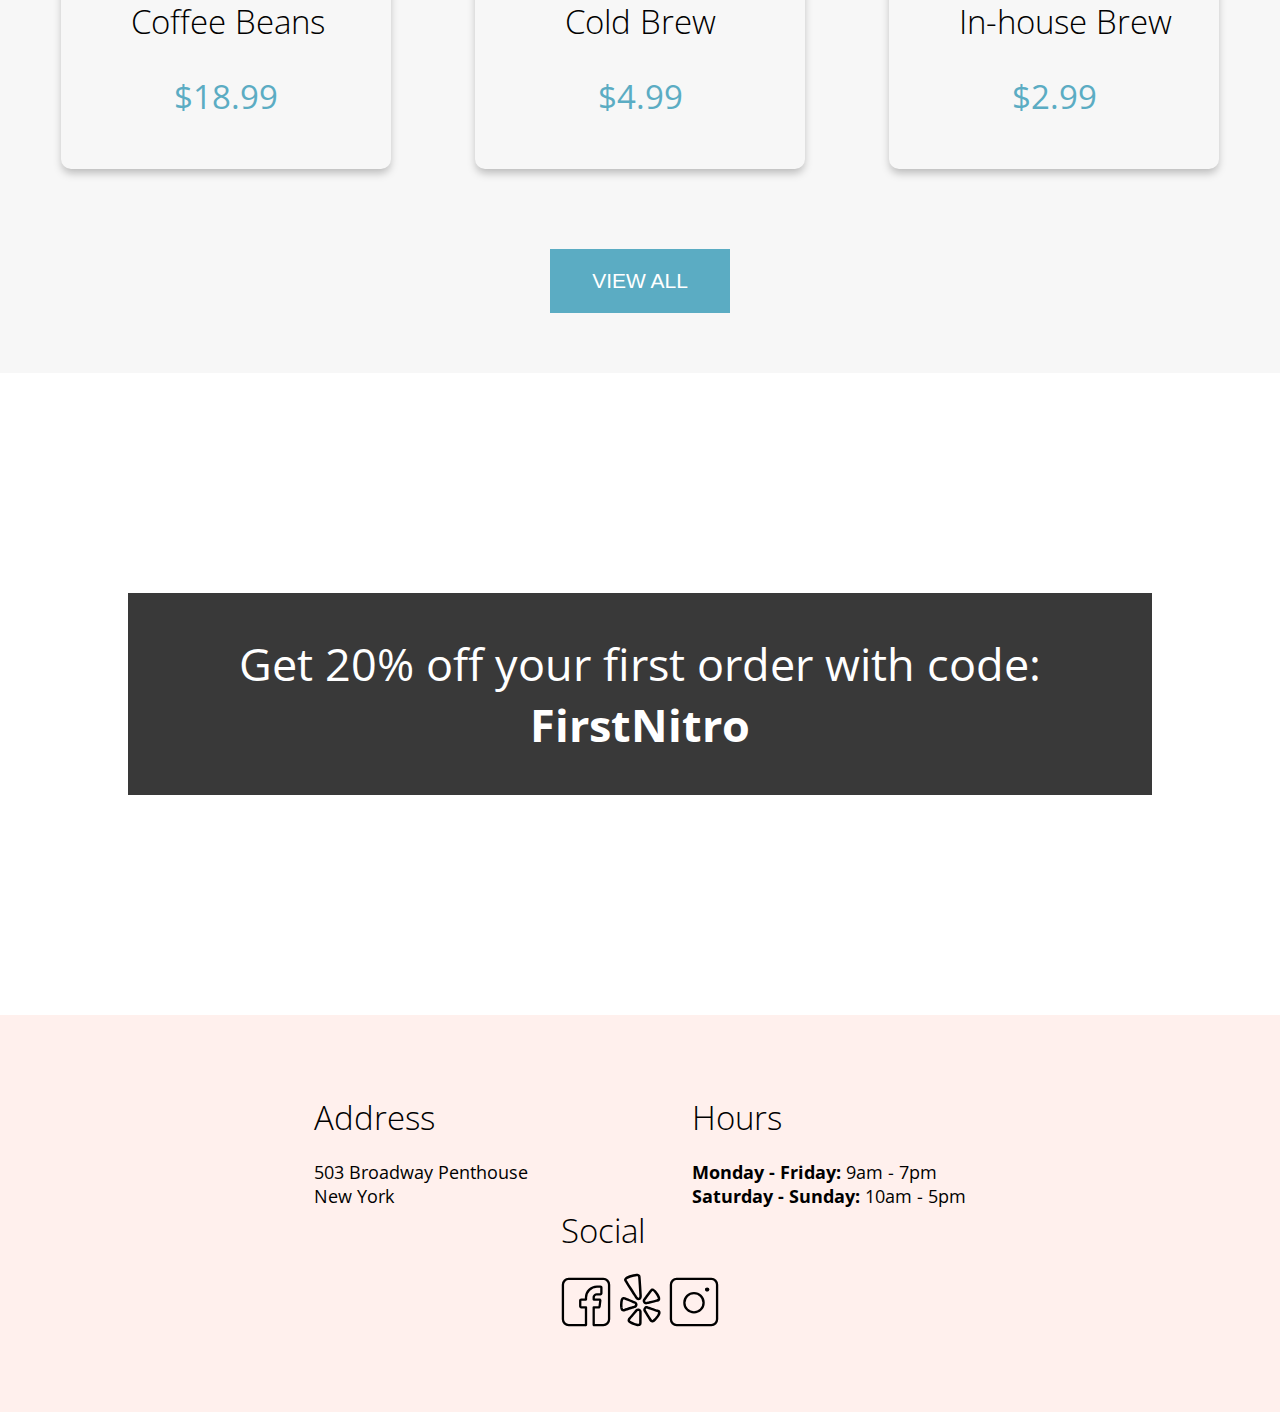
==== commit a95770d5: "14: fix the products card in the index.html" ====
--- a/Christopher-Alonzo-coffeeshop/index.html
+++ b/Christopher-Alonzo-coffeeshop/index.html
@@ -79,6 +79,7 @@
             />
             <h3 class="products__card--title">Cold Brew</h3>
             <p class="products__card--price">$4.99</p>
+
           </section>
 
           <section class="products__card">
--- a/Christopher-Alonzo-coffeeshop/css/landing.css
+++ b/Christopher-Alonzo-coffeeshop/css/landing.css
@@ -63,19 +63,26 @@
 
 .products__card {
   display: inline-block;
-  width: 330px;
-  height: 440px;
-  padding: 20px;
+  width: 33rem;
+  height: auto;
   border-radius: 10px;
   box-shadow: 0 5px 9px -1px rgba(0, 0, 0, 0.25);
   text-align: center;
   vertical-align: middle;
-  margin: 0 4rem;
+  margin: 2rem 4rem;
+  padding: 4rem;
+}
+
+.products__card h3 {
+  margin:1rem;
+  padding: 2rem;
+  white-space: nowrap;
 }
 
 .products__card--price {
   color: var(--nitro-blue);
   font-size: 3.3rem;
+  margin: 1rem;
 }
 
 /* --------------------------- Discount Banner CSS --------------------------- */
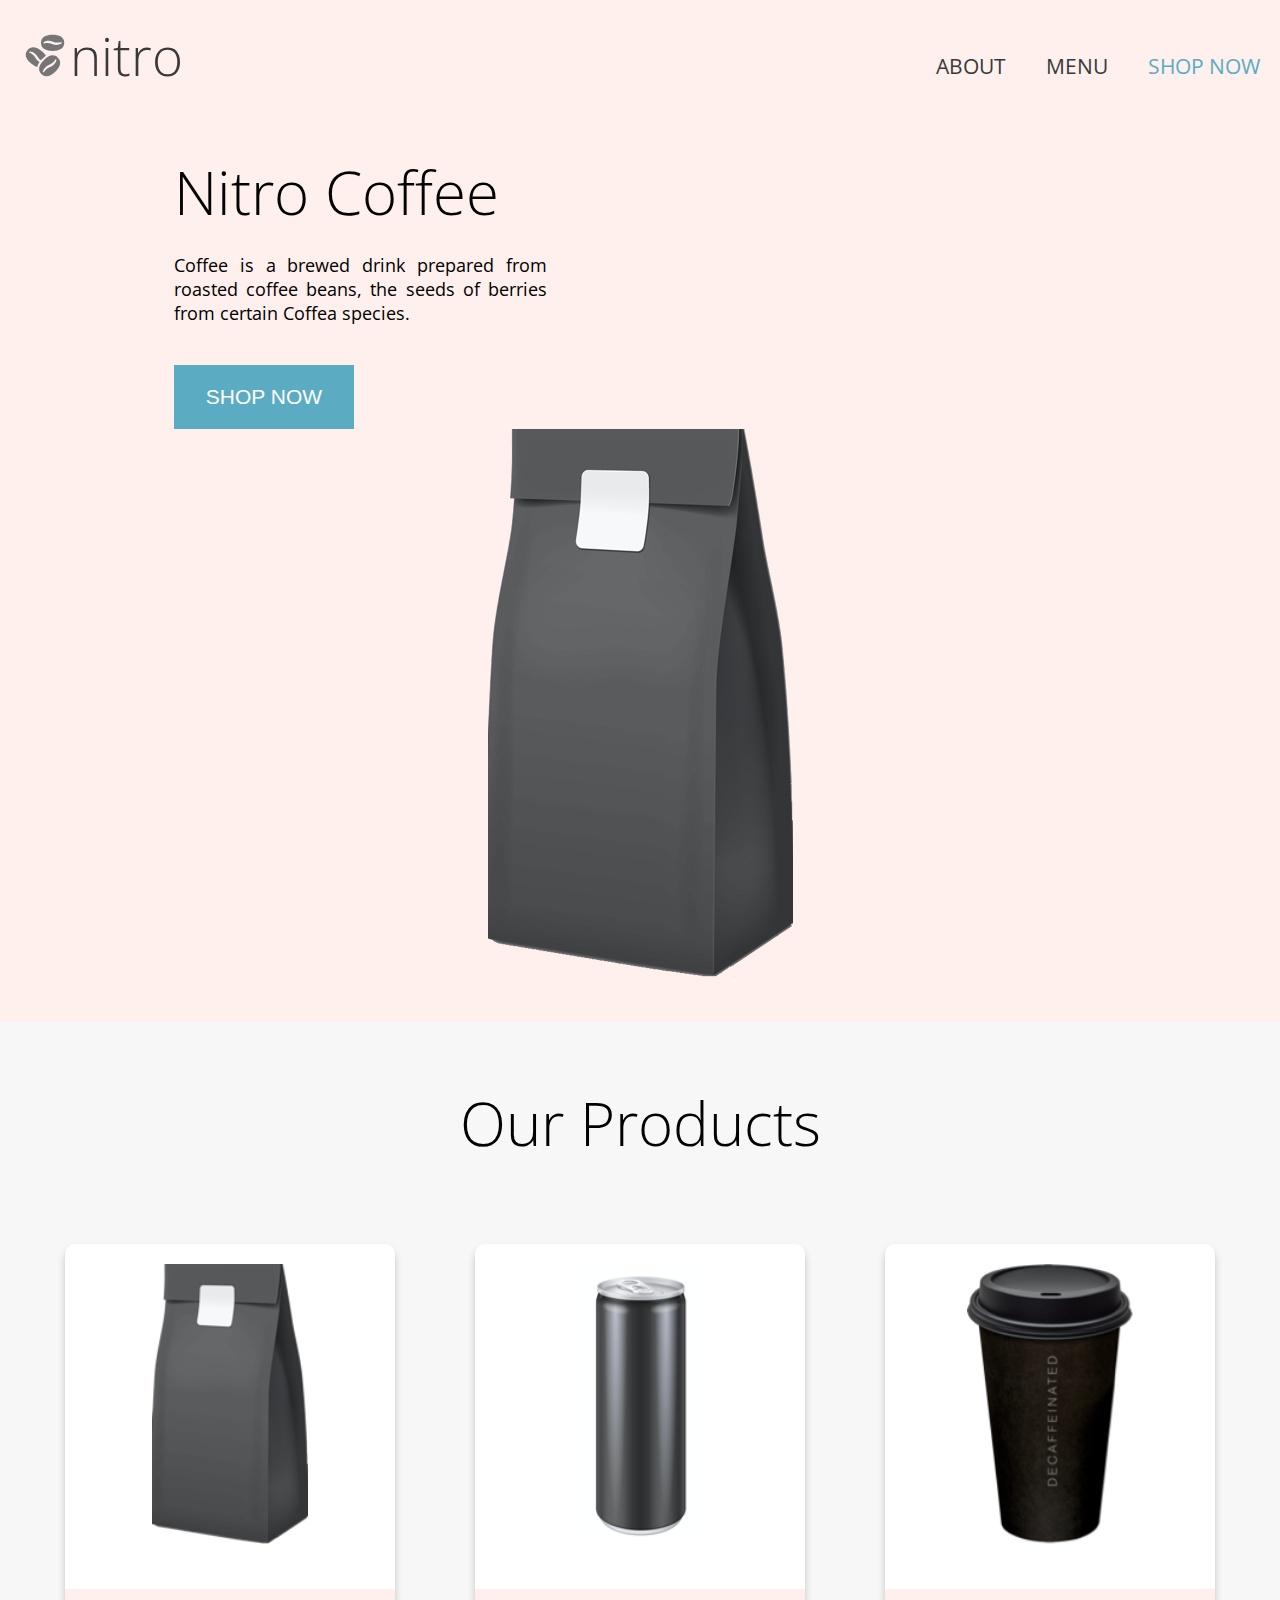
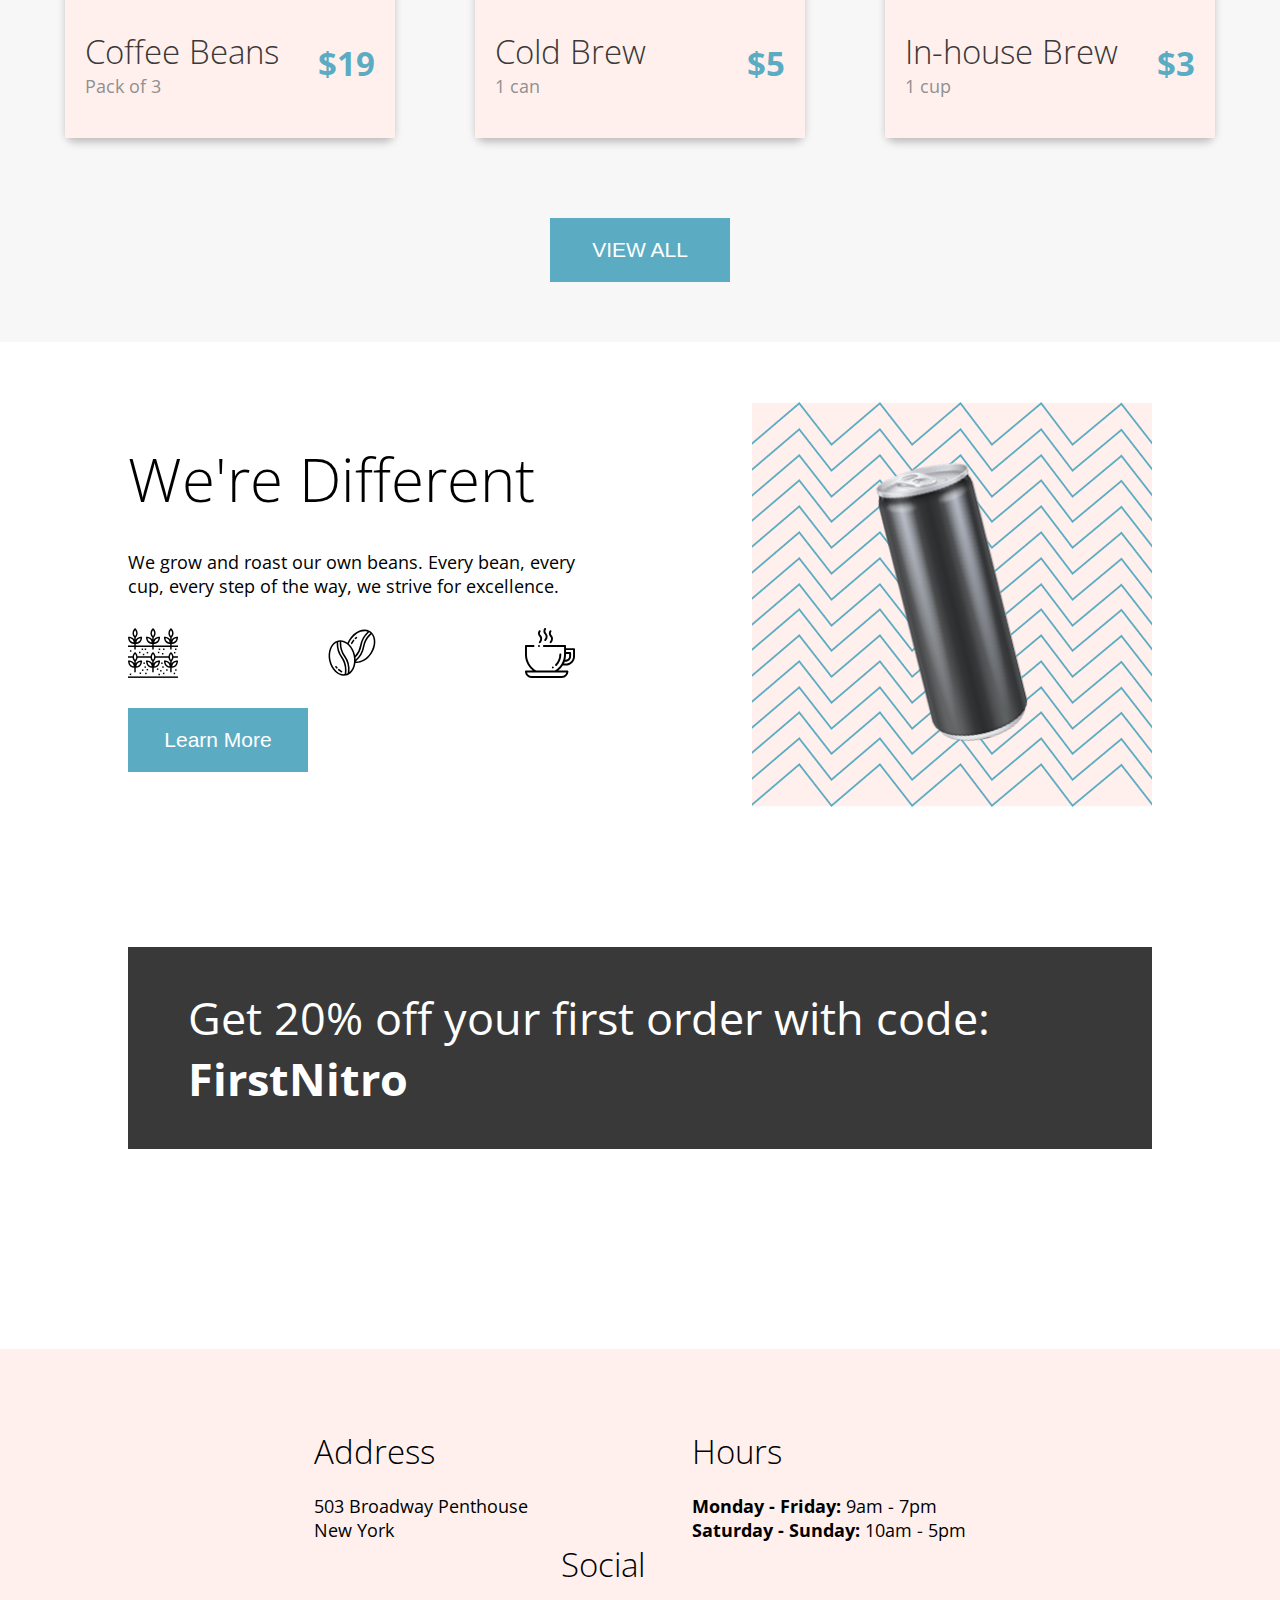
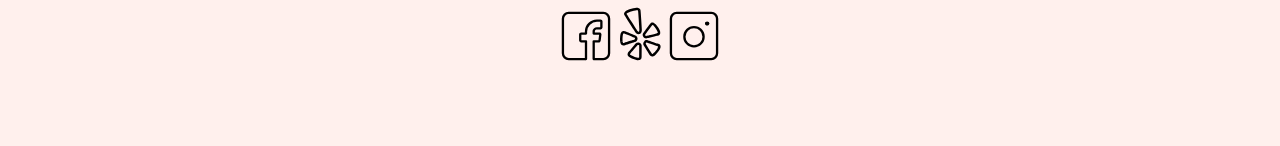
==== commit 55e86c1a: "16: use flex box on both landing and menu. Still refactoring code based on the procedures of the ass" ====
--- a/Christopher-Alonzo-coffeeshop/index.html
+++ b/Christopher-Alonzo-coffeeshop/index.html
@@ -13,9 +13,9 @@
   </head>
   <body>
     <!------------------------------- Header Section ------------------------------->
-    <header class="header-landing">
+    <header>
       <!------------ Header Logo --------------->
-      <nav class="header-nav-logo">
+      <nav class="header__nav--logo">
         <a href="../index.html">
           <img
             src="./assets/logos/coffee-beans-logo-and-footer.svg"
@@ -60,36 +60,56 @@
       <!------------------------------- Products Section ------------------------------->
       <article class="product__container" id="products">
         <h2>Our Products</h2>
-        <section  class="products">
+        <section class="products">
           <section class="products__card">
-            <img
-              src="./assets/images/coffeebeans.png"
-              alt="coffee beans"
-              height="280"
-            />
-            <h3 class="products__card--title">Coffee Beans</h3>
-            <p class="products__card--price">$18.99</p>
+            <div class="products__card--image">
+              <img
+                src="./assets/images/coffeebeans.png"
+                alt="coffee beans"
+                height="280"
+              />
+            </div>
+            <div class="products__card--pink-block products__card--block">
+              <div>
+                <h3 class="products__card--title">Coffee Beans</h3>
+                <p class="products__card--size">Pack of 3</p>
+              </div>
+              <p class="products__card--price">$19</p>
+            </div>
           </section>
 
           <section class="products__card">
-            <img
-              src="./assets/images/coldbrew.png"
-              alt="cold brew"
-              height="280"
-            />
-            <h3 class="products__card--title">Cold Brew</h3>
-            <p class="products__card--price">$4.99</p>
-
+            <div class="products__card--image">
+              <img
+                src="./assets/images/coldbrew.png"
+                alt="cold brew"
+                height="280"
+              />
+            </div>
+            <div class="products__card--pink-block products__card--block">
+              <div>
+                <h3 class="products__card--title">Cold Brew</h3>
+                <p class="products__card--size">1 can</p>
+              </div>
+              <p class="products__card--price">$5</p>
+            </div>
           </section>
 
           <section class="products__card">
-            <img
-              src="./assets/images/inhousebrew.png"
-              alt="in-house brew"
-              height="280"
-            />
-            <h3 class="products__card--title">In-house Brew</h3>
-            <p class="products__card--price">$2.99</p>
+            <div class="products__card--image">
+              <img
+                src="./assets/images/inhousebrew.png"
+                alt="in-house brew"
+                height="280"
+              />
+            </div>
+            <div class="products__card--pink-block products__card--block">
+              <div>
+                <h3 class="products__card--title">In-house Brew</h3>
+                <p class="products__card--size">1 cup</p>
+              </div>
+              <p class="products__card--price">$3</p>
+            </div>
           </section>
         </section>
 
@@ -100,20 +120,49 @@
       </article>
 
       <!------------------------------- Discount Banner Section --------------------------------->
-      <article class="discount__banner">
-        <section class="discount__banner--color">
-          <p class="discount__banner--text">
+      <article class="banner">
+        <section id="learn-more" class="banner__learn-more">
+          <div class="banner__learn-more--contents">
+            <h2>We're Different</h2>
+            <p>
+              We grow and roast our own beans. Every bean, every <br />
+              cup, every step of the way, we strive for excellence.
+            </p>
+            <div class="banner__learn-more--icons">
+              <img src="./assets/logos/planting.svg" alt="plants" width="50" />
+              <img
+                src="./assets/logos/coffee-beans.svg"
+                alt="beans"
+                width="50"
+              />
+              <img
+                src="./assets/logos/coffee-cup.svg"
+                alt="coffee"
+                width="50"
+              />
+            </div>
+            <button><a href="./index.html">Learn More</a></button>
+          </div>
+          <div class="banner__learn-more--image">
+            <img
+              src="./assets/images/tiltedcan.png"
+              alt="can-tilted"
+              height="280"
+            />
+          </div>
+        </section>
+
+        <section id="discount-banner" class="banner__discount--color">
+          <p class="banner__discount--text">
             Get 20% off your first order with code:
-            <span class="discount__banner--code"> FirstNitro </span>
+            <span class="banner__discount--code"> FirstNitro </span>
           </p>
         </section>
       </article>
-
     </main>
 
     <!------------------------------- Footer Section ------------------------------->
     <footer class="footer__container">
-
       <section id="address" class="footer__container--section">
         <h3>Address</h3>
         <p>503 Broadway Penthouse</p>
@@ -123,11 +172,11 @@
       <section id="hours" class="footer__container--section">
         <h3>Hours</h3>
         <p>
-          <b>Monday - Friday:</b> 
+          <b>Monday - Friday:</b>
           9am - 7pm
         </p>
         <p>
-          <b>Saturday - Sunday:</b> 
+          <b>Saturday - Sunday:</b>
           10am - 5pm
         </p>
       </section>
--- a/Christopher-Alonzo-coffeeshop/css/landing.css
+++ b/Christopher-Alonzo-coffeeshop/css/landing.css
@@ -59,53 +59,107 @@
 .products {
   text-align: center;
   padding: 6rem 0;
+  display: flex;
+  justify-content: center;
 }
 
 .products__card {
-  display: inline-block;
+  display: flex;
+  flex-direction: column;
   width: 33rem;
-  height: auto;
+  height: 100%;
   border-radius: 10px;
   box-shadow: 0 5px 9px -1px rgba(0, 0, 0, 0.25);
   text-align: center;
   vertical-align: middle;
   margin: 2rem 4rem;
-  padding: 4rem;
+  background-color: white;
+}
+
+.products__card--image {
+  padding: 2rem 0 4rem;
+}
+
+.products__card--pink-block {
+  background-color: var(--nitro-pink);
+}
+
+.products__card--block {
+  display: flex;
+  align-items: center;
+  justify-content: space-between;
+  padding: 4rem 2rem;
+}
+
+.products__card--block div {
+  text-align: start;
 }
 
 .products__card h3 {
-  margin:1rem;
-  padding: 2rem;
   white-space: nowrap;
+  color: var(--graphite)
+}
+
+.products__card--size {
+  color: var(--gray);
+  
 }
 
 .products__card--price {
   color: var(--nitro-blue);
   font-size: 3.3rem;
-  margin: 1rem;
+  font-weight: 700;
 }
 
 /* --------------------------- Discount Banner CSS --------------------------- */
-.discount__banner{
+.banner{
   width: 90%;
-  text-align: center;
   padding-left: 10%;
 }
 
-.discount__banner--color {
+.banner__learn-more {
+  display: flex;
+  justify-content: space-between;
+  align-items: center;
+}
+
+.banner__learn-more--contents {
+  display: flex;
+  flex-direction: column;
+  gap: 3rem;
+}
+
+.banner__learn-more--icons {
+  display: flex;
+  justify-content: space-between;
+}
+
+
+.banner__learn-more--image {
+  background-image: url(../assets/images/coldbrewbackground.png);
+  background-position: center;
+  background-size: cover;
+  background-repeat: no-repeat;
+  width: 40rem;
+  height: 100%;
+  padding: 6rem;
+  text-align: center;
+}
+
+.banner__discount--color {
   background-color: var(--graphite);
   color: white;
   padding: 40px 60px;
-  margin: 160px 0;
+  margin: 14rem 0;
   display: inline-block;
 }
 
-.discount__banner--text {
+.banner__discount--text {
   font-size: 4.5rem;
   font-weight: 400;
 }
 
-.discount__banner--code {
+.banner__discount--code {
   font-weight: 700;
 }
 
--- a/Christopher-Alonzo-coffeeshop/css/global.css
+++ b/Christopher-Alonzo-coffeeshop/css/global.css
@@ -3,8 +3,9 @@
   --nitro-blue: #5bacc3;
   --nitro-pink: #fff0ed;
   --neutral-light-gray: #f7f7f7;
-  --neutral-white: #fff;
+  --white: #fff;
   --graphite: #393939;
+  --gray: #909090;
 }
 
 /* --------------------------- Elements CSS --------------------------- */
@@ -69,10 +70,13 @@
   background-color: var(--nitro-pink);
   width: 100%;
   padding: 2rem;
+  display: flex;
+  justify-content: space-between;
+  align-items: center;
 }
 
-header nav {
-  display: inline-block;
+.header__nav--logo a {
+  display: flex;
 }
 
 header nav a {
@@ -80,16 +84,15 @@
 }
 
 header nav h1 {
-  display: inline-block;
   font-size: 3.3em;
-  padding-right: 2rem;
   color: var(--graphite);
 }
 
-header nav ul li {
-  display: inline-block;
-  vertical-align: bottom;
-  padding: 0 2rem;
+header nav ul {
+  display: flex;
+  align-items: center;
+  gap: 4rem;
+  margin-top: 2rem;
 }
 
 .header__nav--links li a:hover {
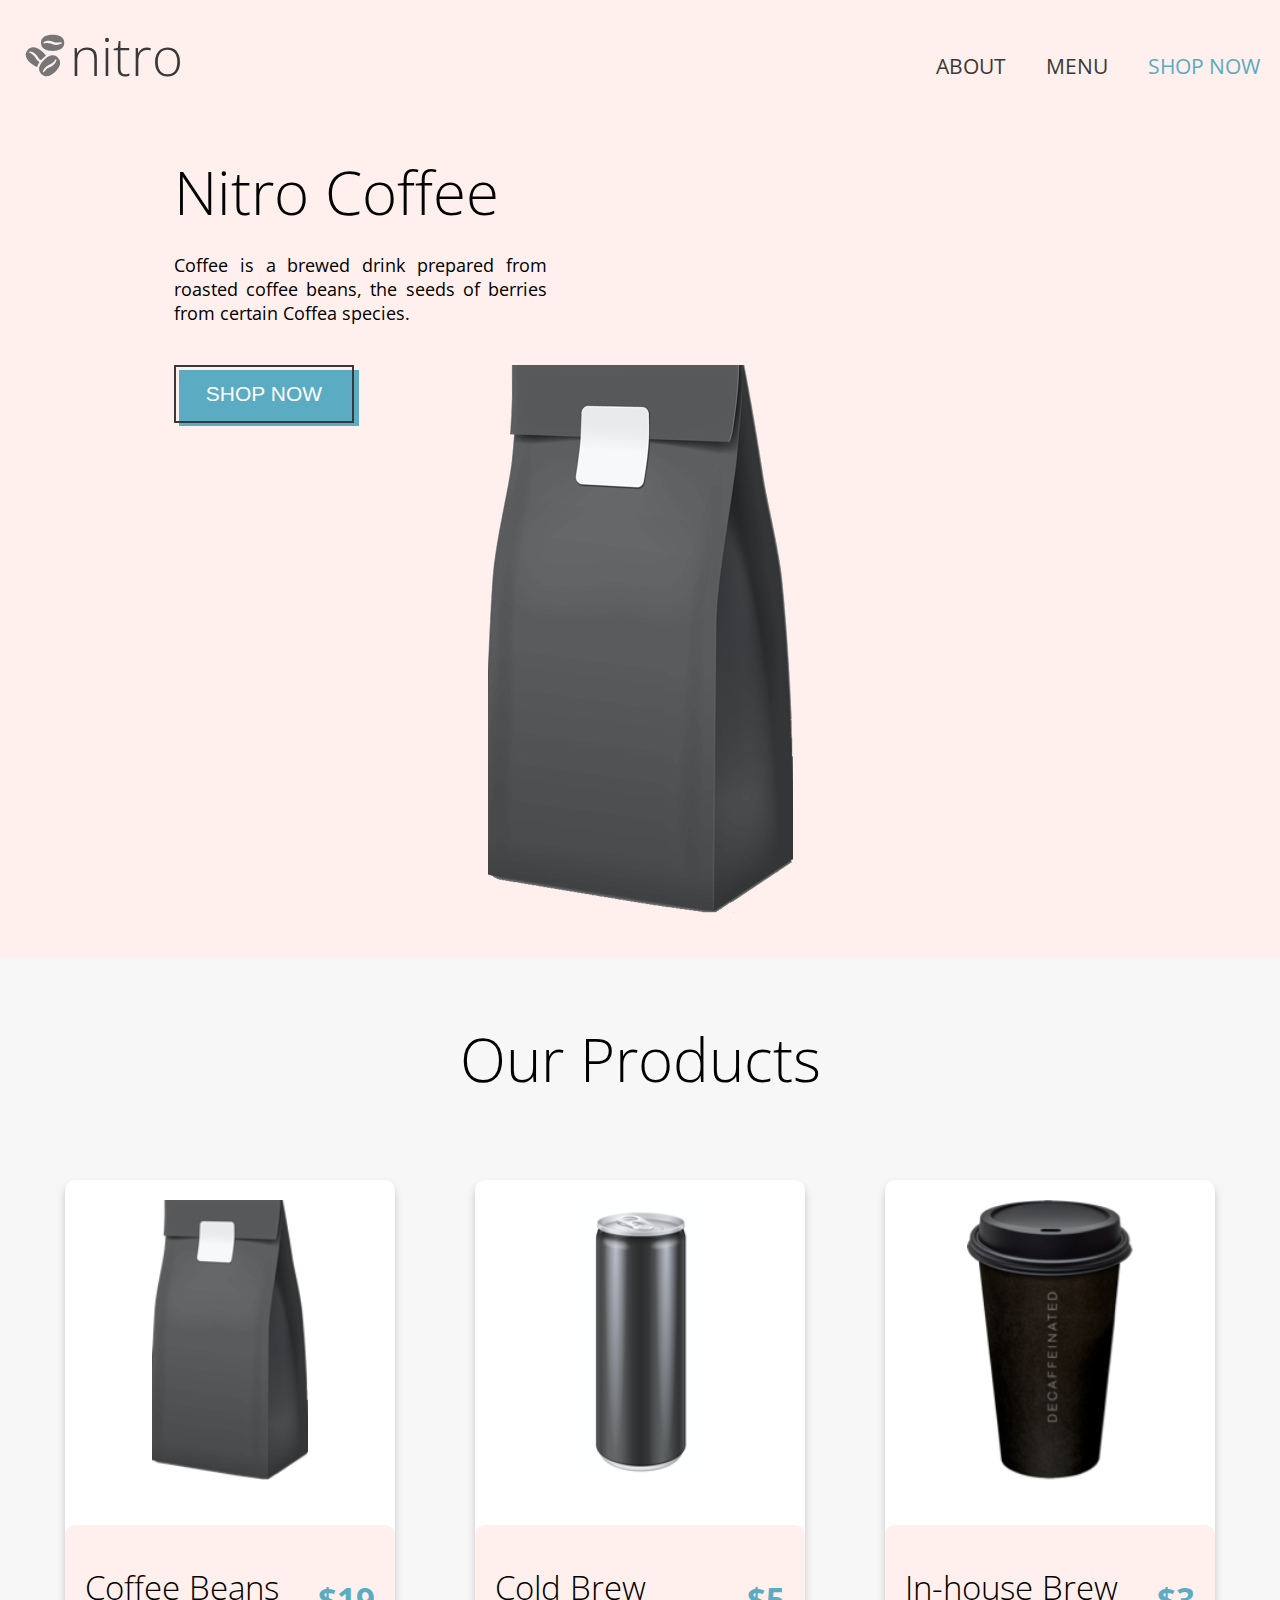
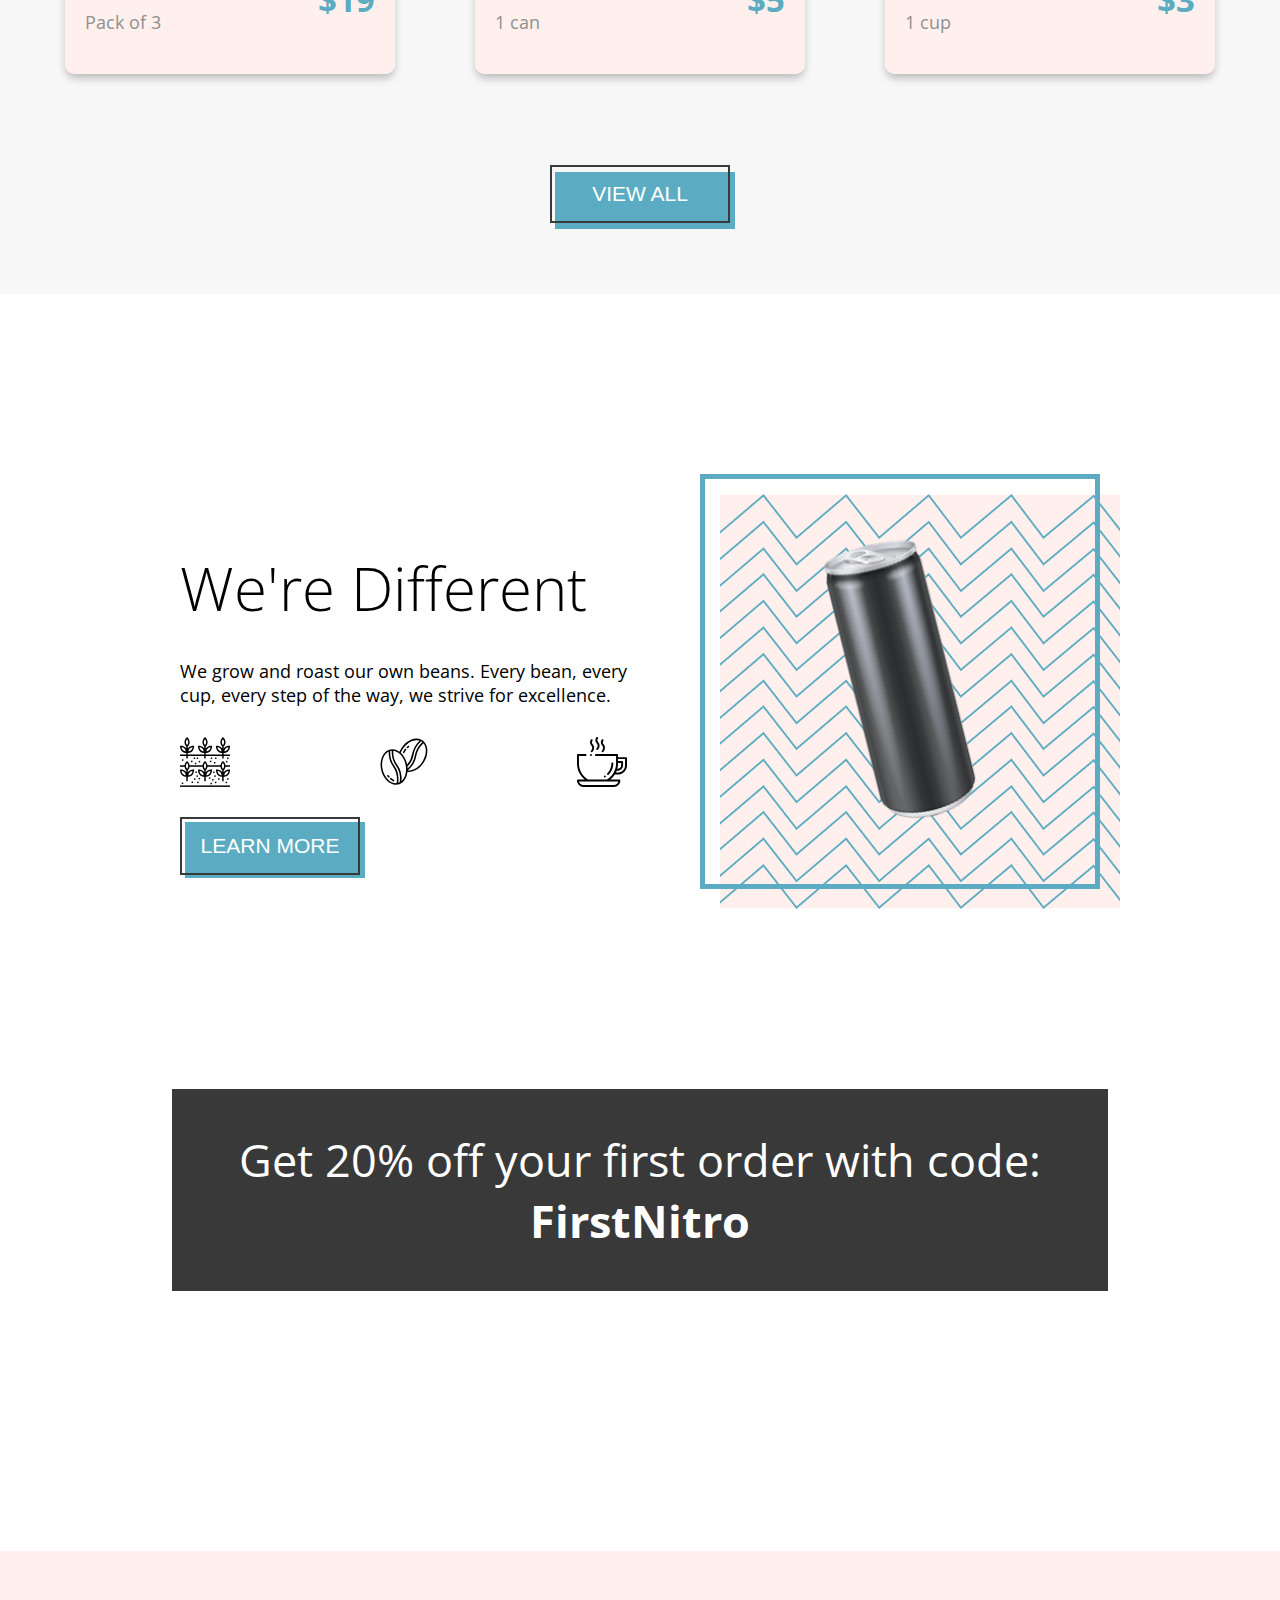
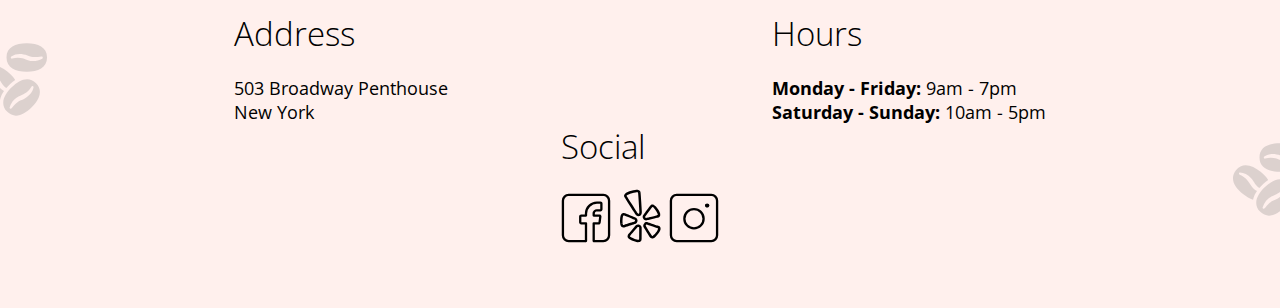
==== commit f41d877f: "17: added animation and design landing page to have a floating design" ====
--- a/Christopher-Alonzo-coffeeshop/index.html
+++ b/Christopher-Alonzo-coffeeshop/index.html
@@ -7,8 +7,8 @@
       href="https://fonts.googleapis.com/css2?family=Open+Sans:ital,wght@0,300;0,400;0,600;0,700;1,400&display=swap"
       rel="stylesheet"
     />
-    <link rel="stylesheet" href="css/landing.css" />
-    <link rel="stylesheet" href="css/global.css" />
+    <link rel="stylesheet" href="scss/landing.css" />
+    <link rel="stylesheet" href="scss/global.css" />
     <title>Coffee Shop - Home</title>
   </head>
   <body>
@@ -50,7 +50,12 @@
             Coffee is a brewed drink prepared from roasted coffee beans, the
             seeds of berries from certain Coffea species.
           </p>
-          <button><a href="pages/menu.html">SHOP NOW</a></button>
+          <div class="hero__button--wrapper">
+            <button class="hero__button--copy"></button>
+            <button class="hero__button--orginal hero__button--orginal--animation">
+              <a href="#">SHOP NOW</a>
+            </button>
+          </div>
         </div>
         <div class="hero__image">
           <img src="./assets/images/coffeebeans-hero.png" alt="coffee bag" />
@@ -59,150 +64,194 @@
 
       <!------------------------------- Products Section ------------------------------->
       <article class="product__container" id="products">
-        <h2>Our Products</h2>
-        <section class="products">
-          <section class="products__card">
-            <div class="products__card--image">
-              <img
-                src="./assets/images/coffeebeans.png"
-                alt="coffee beans"
-                height="280"
-              />
+        <div class="product__container--wrapper">
+          <h2>Our Products</h2>
+          <section id="products" class="product__items">
+            <section id="product1" class="product__items--card">
+              <div class="product__card--image">
+                <img
+                  src="./assets/images/coffeebeans.png"
+                  alt="coffee beans"
+                  height="280"
+                />
+              </div>
+              <div class="product__card--pink-block product__card--block">
+                <div>
+                  <h3 class="product__card--title">Coffee Beans</h3>
+                  <p class="product__card--size">Pack of 3</p>
+                </div>
+                <p class="product__card--price">$19</p>
+              </div>
+            </section>
+
+            <section id="product2" class="product__items--card">
+              <div class="product__card--image">
+                <img
+                  src="./assets/images/coldbrew.png"
+                  alt="cold brew"
+                  height="280"
+                />
+              </div>
+              <div class="product__card--pink-block product__card--block">
+                <div>
+                  <h3 class="product__card--title">Cold Brew</h3>
+                  <p class="product__card--size">1 can</p>
+                </div>
+                <p class="product__card--price">$5</p>
+              </div>
+            </section>
+
+            <section id="product3" class="product__items--card">
+              <div class="product__card--image">
+                <img
+                  src="./assets/images/inhousebrew.png"
+                  alt="in-house brew"
+                  height="280"
+                />
+              </div>
+              <div class="product__card--pink-block product__card--block">
+                <div>
+                  <h3 class="product__card--title">In-house Brew</h3>
+                  <p class="product__card--size">1 cup</p>
+                </div>
+                <p class="product__card--price">$3</p>
+              </div>
+            </section>
+          </section>
+
+          <!--------------------------------- View All Button -------------------------------->
+          <div class="product__card--button">
+            <div class="product__card--button--wrapper">
+              <button type="button" class="product__card--button--copy"></button>
+              <button type="button" class="product__card--button--original product__card--button--original--animation" >
+                <a href="#">VIEW ALL</a>
+              </button>
             </div>
-            <div class="products__card--pink-block products__card--block">
-              <div>
-                <h3 class="products__card--title">Coffee Beans</h3>
-                <p class="products__card--size">Pack of 3</p>
-              </div>
-              <p class="products__card--price">$19</p>
+          </div>
+        </div>
+      </article>
+
+      <!------------------------------- CTA Section --------------------------------->
+      <article class="banner">
+        <section id="banner" class="banner__wrapper">
+          <!------------------------------- Learn More Section --------------------------------->
+          <section id="learn-more" class="banner__learn-more">
+            <div class="banner__learn-more--contents">
+              <h2>We're Different</h2>
+              <p>
+                We grow and roast our own beans. Every bean, every <br />
+                cup, every step of the way, we strive for excellence.
+              </p>
+              <div class="banner__learn-more--icons">
+                <img
+                  src="./assets/logos/planting.svg"
+                  alt="plants"
+                  width="50"
+                />
+                <img
+                  src="./assets/logos/coffee-beans.svg"
+                  alt="beans"
+                  width="50"
+                />
+                <img
+                  src="./assets/logos/coffee-cup.svg"
+                  alt="coffee"
+                  width="50"
+                />
+              </div>
+              <div class="hero__button--wrapper">
+                <button type="button" class="hero__button--copy"></button>
+                <button type="button" class="hero__button--orginal hero__button--orginal--animation">
+                  <a href="#">LEARN MORE</a>
+                </button>
+              </div>
+            </div>
+            <div class="banner__learn-more--image-wrapper">
+              <div class="banner__learn-more--image-placeholder">
+              </div>
+              <div class="banner__learn-more--image-border">
+                <img
+                  class="banner__learn-more--animate__image"
+                  src="./assets/images/tiltedcan.png"
+                  alt="can-tilted"
+                  height="280"
+                />
+              </div>
+              
             </div>
           </section>
-
-          <section class="products__card">
-            <div class="products__card--image">
+          <!------------------------------- Discount Banner Section --------------------------------->
+          <section class="banner__discount">
+            <section
+              id="discount-banner"
+              class="banner__discount--width banner__discount--color"
+            >
+              <p class="banner__discount--text">
+                Get 20% off your first order with code:
+                <span class="banner__discount--code"> FirstNitro </span>
+              </p>
+            </section>
+          </section>
+        </section>
+      </article>
+    </main>
+
+    <!------------------------------- Footer Section ------------------------------->
+    <footer class="footer__container">
+      <img 
+        width="120"
+        src="./assets/logos/coffee-beans-logo-and-footer.svg" 
+        alt="coffee-beans-logo"  
+        class="footer__container--image-opacity footer__container--image-top" 
+      />
+      <section class="footer__container--wrapper-section">
+        <section id="address" class="footer__container--section">
+          <h3>Address</h3>
+          <p>503 Broadway Penthouse</p>
+          <p>New York</p>
+        </section>
+
+        <section id="hours" class="footer__container--section">
+          <h3>Hours</h3>
+          <p>
+            <b>Monday - Friday:</b>
+            9am - 7pm
+          </p>
+          <p>
+            <b>Saturday - Sunday:</b>
+            10am - 5pm
+          </p>
+        </section>
+
+        <section id="social-links" class="footer__container--section">
+          <h3>Social</h3>
+          <span>
+            <a href="https://www.facebook.com" target="_blank">
               <img
-                src="./assets/images/coldbrew.png"
-                alt="cold brew"
-                height="280"
-              />
-            </div>
-            <div class="products__card--pink-block products__card--block">
-              <div>
-                <h3 class="products__card--title">Cold Brew</h3>
-                <p class="products__card--size">1 can</p>
-              </div>
-              <p class="products__card--price">$5</p>
-            </div>
-          </section>
-
-          <section class="products__card">
-            <div class="products__card--image">
-              <img
-                src="./assets/images/inhousebrew.png"
-                alt="in-house brew"
-                height="280"
-              />
-            </div>
-            <div class="products__card--pink-block products__card--block">
-              <div>
-                <h3 class="products__card--title">In-house Brew</h3>
-                <p class="products__card--size">1 cup</p>
-              </div>
-              <p class="products__card--price">$3</p>
-            </div>
-          </section>
-        </section>
-
-        <!--------------------------------- View All Button -------------------------------->
-        <button>
-          <a href="pages/menu.html">VIEW ALL</a>
-        </button>
-      </article>
-
-      <!------------------------------- Discount Banner Section --------------------------------->
-      <article class="banner">
-        <section id="learn-more" class="banner__learn-more">
-          <div class="banner__learn-more--contents">
-            <h2>We're Different</h2>
-            <p>
-              We grow and roast our own beans. Every bean, every <br />
-              cup, every step of the way, we strive for excellence.
-            </p>
-            <div class="banner__learn-more--icons">
-              <img src="./assets/logos/planting.svg" alt="plants" width="50" />
-              <img
-                src="./assets/logos/coffee-beans.svg"
-                alt="beans"
+                src="./assets/logos/Facebook-Icon.svg"
+                alt="facebook"
                 width="50"
               />
+            </a>
+            <a href="https://www.yelp.com/" target="_blank">
+              <img src="./assets/logos/Yelp-Icon.svg" alt="yelp" width="50" />
+            </a>
+            <a href="https://www.instagram.com/" target="_blank">
               <img
-                src="./assets/logos/coffee-cup.svg"
-                alt="coffee"
+                src="./assets/logos/Instagram-Icon.svg"
+                alt="instagram"
                 width="50"
               />
-            </div>
-            <button><a href="./index.html">Learn More</a></button>
-          </div>
-          <div class="banner__learn-more--image">
-            <img
-              src="./assets/images/tiltedcan.png"
-              alt="can-tilted"
-              height="280"
-            />
-          </div>
-        </section>
-
-        <section id="discount-banner" class="banner__discount--color">
-          <p class="banner__discount--text">
-            Get 20% off your first order with code:
-            <span class="banner__discount--code"> FirstNitro </span>
-          </p>
-        </section>
-      </article>
-    </main>
-
-    <!------------------------------- Footer Section ------------------------------->
-    <footer class="footer__container">
-      <section id="address" class="footer__container--section">
-        <h3>Address</h3>
-        <p>503 Broadway Penthouse</p>
-        <p>New York</p>
+            </a>
+          </span>
+        </section>
       </section>
-
-      <section id="hours" class="footer__container--section">
-        <h3>Hours</h3>
-        <p>
-          <b>Monday - Friday:</b>
-          9am - 7pm
-        </p>
-        <p>
-          <b>Saturday - Sunday:</b>
-          10am - 5pm
-        </p>
-      </section>
-
-      <section id="social-links" class="footer__container--section">
-        <h3>Social</h3>
-        <span>
-          <a href="https://www.facebook.com" target="_blank">
-            <img
-              src="./assets/logos/Facebook-Icon.svg"
-              alt="facebook"
-              width="50"
-            />
-          </a>
-          <a href="https://www.yelp.com/" target="_blank">
-            <img src="./assets/logos/Yelp-Icon.svg" alt="yelp" width="50" />
-          </a>
-          <a href="https://www.instagram.com/" target="_blank">
-            <img
-              src="./assets/logos/Instagram-Icon.svg"
-              alt="instagram"
-              width="50"
-            />
-          </a>
-        </span>
-      </section>
+      <img 
+        width="120"
+        alt="coffee-beans-logo"
+        src="./assets/logos/coffee-beans-logo-and-footer.svg"  
+        class="footer__container--image-opacity footer__container--image-bottom" 
+      />
     </footer>
   </body>
 </html>
--- a/Christopher-Alonzo-coffeeshop/scss/landing.css
+++ b/Christopher-Alonzo-coffeeshop/scss/landing.css
@@ -0,0 +1,426 @@
+/* --------------------------- Color Variables CSS --------------------------- */
+:root {
+  --nitro-blue: #5bacc3;
+  --nitro-pink: #fff0ed;
+  --neutral-light-gray: #f7f7f7;
+  --white: #fff;
+  --graphite: #393939;
+  --gray: #909090;
+}
+
+/* --------------------------- Elements CSS --------------------------- */
+* {
+  box-sizing: border-box;
+  margin: 0;
+  padding: 0;
+}
+
+html {
+  font-size: 62.5%;
+  scroll-behavior: smooth;
+}
+
+body {
+  font-family: "Open Sans", sans-serif;
+  font-weight: 400;
+  font-size: 1.6rem;
+}
+
+h1,
+h2 {
+  font-size: 6rem;
+  font-weight: 300;
+}
+
+h3,
+.header-nav h1 {
+  font-size: 3.3rem;
+  font-weight: 300;
+}
+
+nav ul {
+  list-style-type: none;
+}
+
+nav ul li a,
+button {
+  font-size: 2.1rem;
+  font-weight: 400;
+  text-decoration: none;
+  color: var(--graphite);
+}
+
+p {
+  font-size: 1.8rem;
+  font-weight: 400;
+}
+
+.p-italic {
+  font-size: 1.8rem;
+  font-weight: 400;
+  font-style: italic;
+}
+
+nav ul {
+  list-style-type: none;
+}
+
+/* --------------------------- Headers CSS --------------------------- */
+header {
+  background-color: var(--nitro-pink);
+  width: 100%;
+  padding: 2rem;
+  display: flex;
+  justify-content: space-between;
+  align-items: center;
+}
+
+.header__nav--logo a {
+  display: flex;
+}
+
+header nav a {
+  text-decoration: none;
+}
+
+header nav h1 {
+  font-size: 3.3em;
+  color: var(--graphite);
+}
+
+header nav ul {
+  display: flex;
+  align-items: center;
+  gap: 4rem;
+  margin-top: 2rem;
+}
+
+.header__nav--links li a:hover {
+  color: var(--nitro-blue);
+}
+
+.header__nav--links li:nth-child(3) a {
+  color: var(--nitro-blue);
+}
+
+.header__nav--links li:nth-child(3) a:hover {
+  color: var(--graphite);
+}
+
+/* --------------------------- Landing Page Elements CSS --------------------------- */
+.hero__button--wrapper {
+  position: relative;
+}
+
+.hero__button--copy {
+  position: absolute;
+  padding: 2.8rem;
+  width: 18rem;
+  background-color: var(--nitro-blue);
+  top: 5px;
+  left: 5px;
+  border: 0;
+}
+
+.hero__button--orginal {
+  background-color: transparent;
+  color: white;
+  width: 18rem;
+  padding: 1.5rem;
+  border: 2px solid var(--graphite);
+  position: absolute;
+}
+
+.hero__button--orginal--animation:active {
+  transform: translate(5px, 5px);
+  transition-duration: 0.1s;
+  transition: all 1s ease-in-out;
+}
+
+button > a {
+  color: white;
+  text-decoration: none;
+}
+
+button:hover {
+  opacity: 0.9;
+}
+
+/* --------------------------- Hero Section CSS --------------------------- */
+.hero__container {
+  width: 100%;
+}
+
+.hero__container--pink {
+  background-color: var(--nitro-pink);
+  text-align: center;
+  padding: 40px;
+}
+
+.hero__contents {
+  display: inline-block;
+  vertical-align: middle;
+  text-align: start;
+}
+
+.hero__image {
+  display: inline-block;
+  vertical-align: middle;
+}
+
+.hero__contents p {
+  text-align: justify;
+  width: 40%;
+  padding: 2rem 0 4rem;
+}
+
+/* --------------------------- Products CSS --------------------------- */
+.product__container {
+  background-color: var(--neutral-light-gray);
+  width: 100%;
+  text-align: center;
+  padding: 6rem;
+}
+
+.product__container--wrapper {
+  display: flex;
+  flex-direction: column;
+  align-items: center;
+}
+
+.product__items {
+  text-align: center;
+  padding: 6rem 0;
+  display: flex;
+  justify-content: center;
+}
+
+.product__items--card {
+  display: flex;
+  flex-direction: column;
+  width: 33rem;
+  height: 100%;
+  border-radius: 10px;
+  box-shadow: 0 5px 9px -1px rgba(0, 0, 0, 0.25);
+  text-align: center;
+  vertical-align: middle;
+  margin: 2rem 4rem;
+  background-color: white;
+}
+
+.product__card--image {
+  padding: 2rem 0 4rem;
+}
+
+.product__card--pink-block {
+  background-color: var(--nitro-pink);
+}
+
+.product__card--block {
+  display: flex;
+  align-items: center;
+  justify-content: space-between;
+  padding: 4rem 2rem;
+  border-radius: 10px;
+}
+
+.product__card--block div {
+  text-align: start;
+}
+
+.product__card h3 {
+  white-space: nowrap;
+  color: var(--graphite);
+}
+
+.product__card--size {
+  color: var(--gray);
+}
+
+.product__card--price {
+  color: var(--nitro-blue);
+  font-size: 3.3rem;
+  font-weight: 700;
+}
+
+.product__card--button {
+  padding: 4rem;
+}
+
+.product__card--button--wrapper {
+  position: relative;
+  display: flex;
+  align-items: center;
+  justify-content: center;
+}
+
+.product__card--button--copy {
+  position: absolute;
+  padding: 2.85rem;
+  width: 18rem;
+  background-color: var(--nitro-blue);
+  border: 0;
+  margin-top: 1.25rem;
+  margin-left: 1rem;
+}
+
+.product__card--button--original {
+  position: absolute;
+  padding: 1.5rem;
+  width: 18rem;
+  background-color: transparent;
+  border: 2px solid var(--graphite);
+}
+
+.product__card--button--original--animation:active {
+  transform: translate(5px, 5px);
+  transition-duration: 0.1s;
+  transition: all 1s ease-in-out;
+}
+
+/* --------------------------- Discount Banner CSS --------------------------- */
+.banner {
+  padding: 6rem;
+  margin: 6rem;
+}
+
+.banner__learn-more {
+  display: flex;
+  justify-content: space-between;
+  align-items: center;
+  padding: 6rem;
+}
+
+.banner__learn-more--contents {
+  display: flex;
+  flex-direction: column;
+  gap: 3rem;
+}
+
+.banner__learn-more--icons {
+  display: flex;
+  justify-content: space-between;
+}
+
+.banner__learn-more--image-wrapper {
+  position: relative;
+}
+
+.banner__learn-more--image-border {
+  border: 5px solid var(--nitro-blue);
+  text-align: center;
+  width: 40rem;
+  height: 100%;
+  padding: 6rem;
+  background-color: transparent;
+}
+
+.banner__learn-more--image-placeholder {
+  position: absolute;
+  background-image: url(../assets/images/coldbrewbackground.png);
+  background-position: center;
+  background-size: cover;
+  background-repeat: no-repeat;
+  width: 40rem;
+  height: 100%;
+  z-index: -1;
+  top: 20px;
+  left: 20px;
+}
+
+@keyframes spin {
+  to {
+    transform: rotate(0deg);
+  }
+  from {
+    transform: rotate(360deg);
+  }
+}
+.banner__learn-more--animate__image:hover {
+  animation: spin 2s linear infinite;
+}
+
+.banner__discount {
+  text-align: center;
+}
+
+.banner__discount--width {
+  width: 90%;
+  padding-left: 10%;
+}
+
+@keyframes flashing {
+  0% {
+    background-color: var(--graphite);
+  }
+  50% {
+    background-color: var(--nitro-blue);
+    animation-timing-function: ease-in-out;
+  }
+  100% {
+    background-color: var(--graphite);
+    animation-timing-function: ease-in-out;
+  }
+}
+.banner__discount--color {
+  background-color: var(--graphite);
+  color: white;
+  padding: 40px 60px;
+  margin: 14rem 0;
+  display: inline-block;
+  animation: flashing 2.5s ease-in-out infinite;
+  transition: all 2.5s ease-in-out;
+  -webkit-transition: all 2.5s ease-in-out;
+  -moz-transition: all 2.5s ease-in-out;
+  -o-transition: all 2.5s ease-in-out;
+}
+
+.banner__discount--text {
+  font-size: 4.5rem;
+  font-weight: 400;
+}
+
+.banner__discount--code {
+  font-weight: 700;
+}
+
+/* --------------------------- Footer CSS --------------------------- */
+.footer__container {
+  width: 100%;
+  height: 100%;
+  text-align: center;
+  background-color: var(--nitro-pink);
+  display: flex;
+  align-items: center;
+  justify-content: space-between;
+  padding: 6rem 0;
+}
+
+.footer__container--image-opacity {
+  opacity: 25%;
+}
+
+.footer__container--image-top {
+  margin-bottom: 10rem;
+  margin-left: -3rem;
+}
+
+.footer__container--image-bottom {
+  margin-top: 10rem;
+  margin-right: -3rem;
+}
+
+.footer__container--section {
+  display: inline-block;
+  text-align: start;
+  vertical-align: middle;
+  padding: 0 16rem;
+}
+
+.footer__container--section h3 {
+  margin-bottom: 2rem;
+}
+
+.footer__container--section span a {
+  text-decoration: none;
+}/*# sourceMappingURL=landing.css.map */